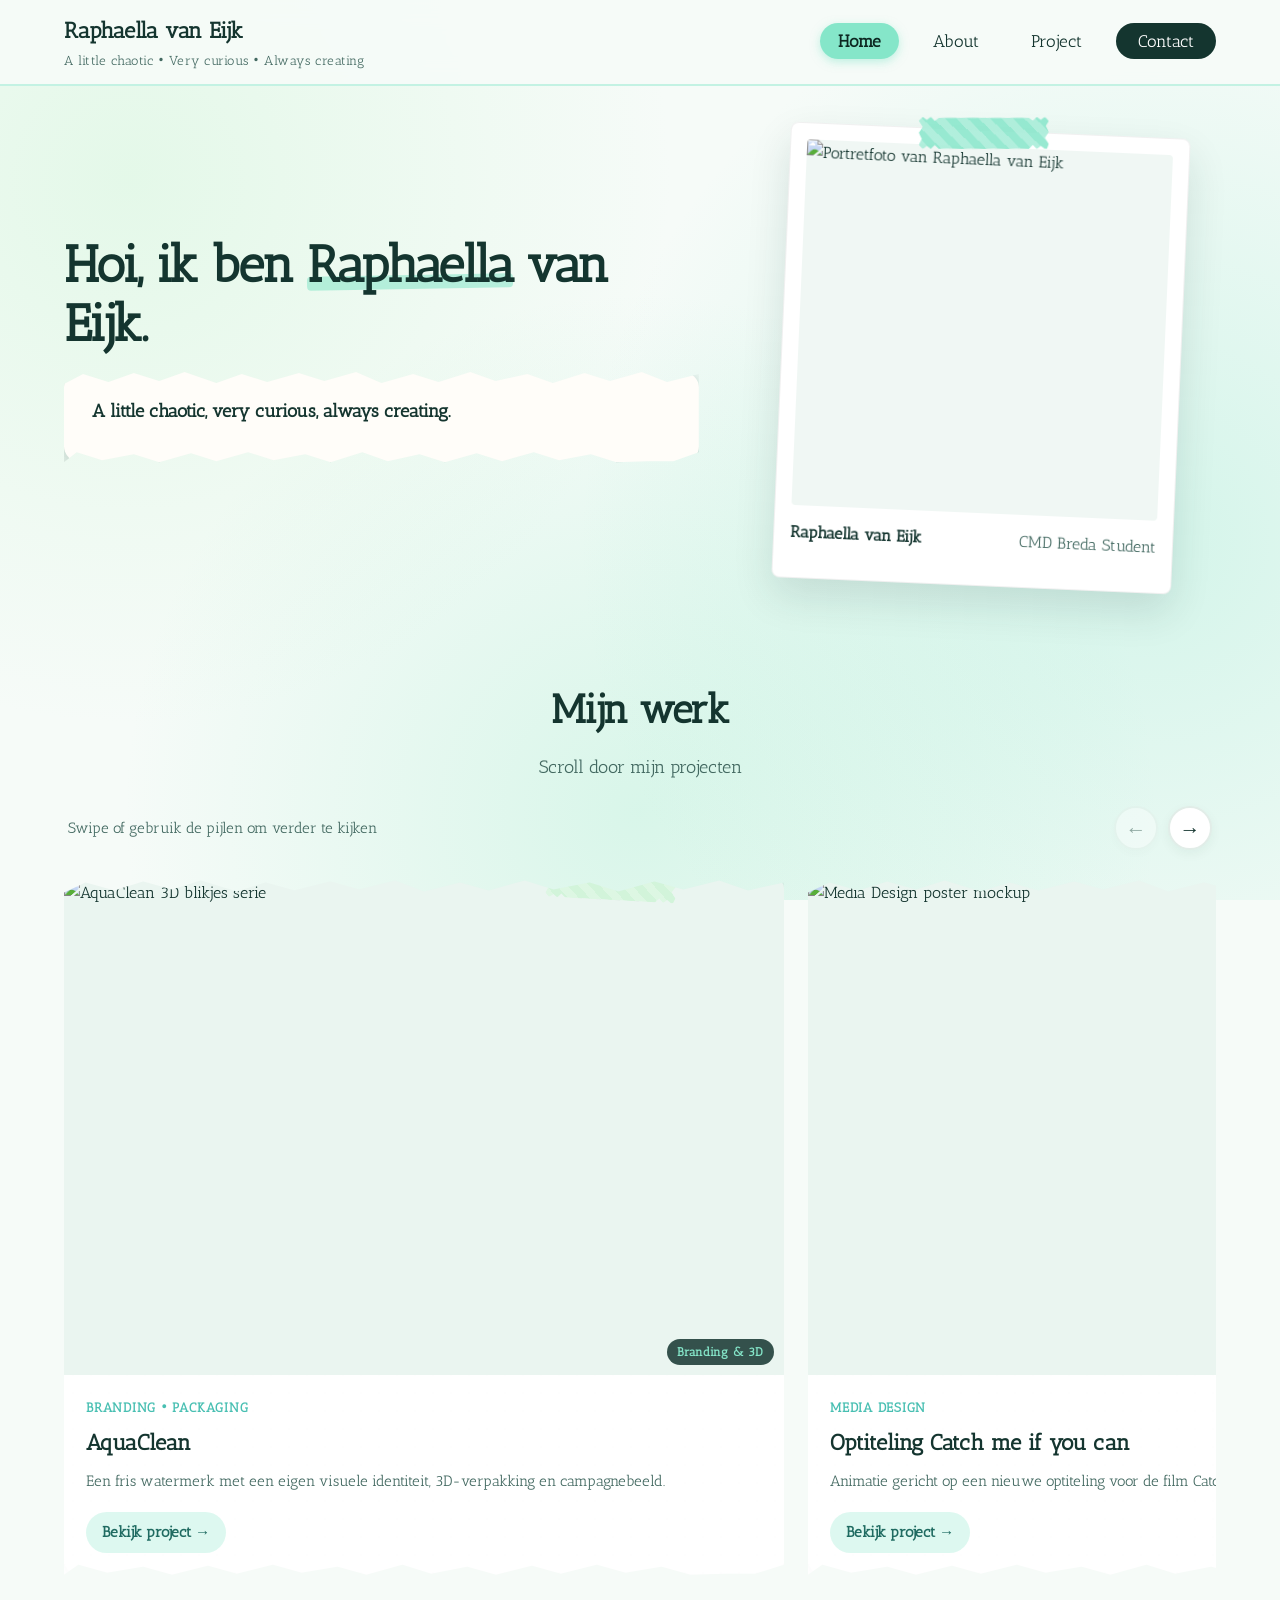
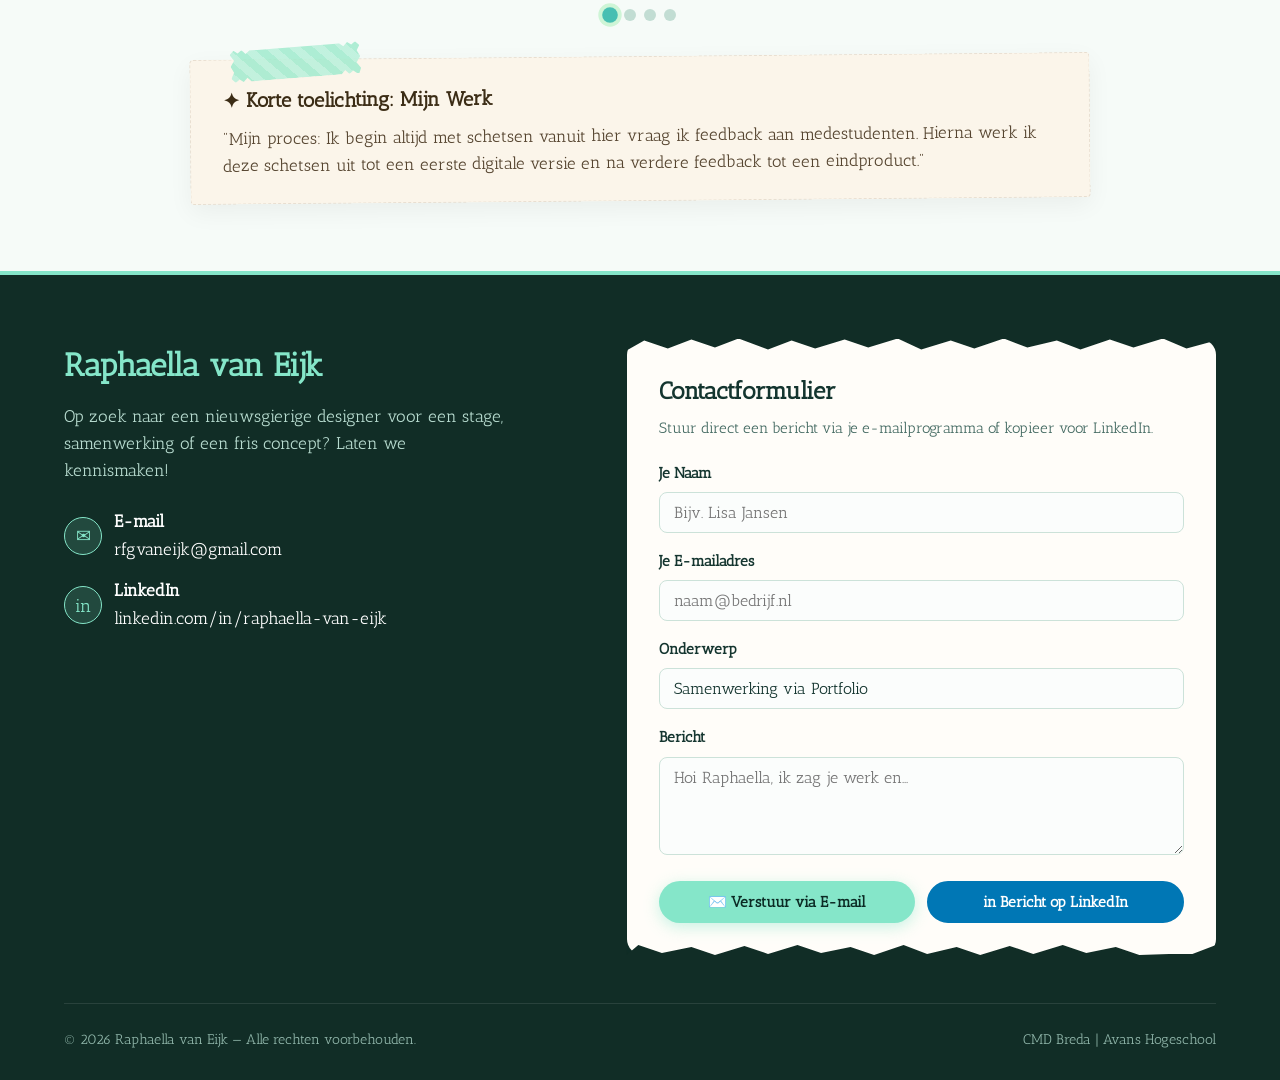
==== index.html @ 3ab5098c "Add files via upload" ====
<!DOCTYPE html>
<html lang="nl">
<head>
  <meta charset="UTF-8">
  <meta name="viewport" content="width=device-width, initial-scale=1.0">
  <title>Raphaella van Eijk — Portfolio | CMD Breda</title>
  <meta name="description" content="Portfolio van Raphaella van Eijk. Communication & Multimedia Design studente aan Avans Hogeschool Breda. Visuele identiteit, 3D packaging, print en conceptueel design.">
  <link rel="preconnect" href="https://fonts.googleapis.com">
  <link rel="preconnect" href="https://fonts.gstatic.com" crossorigin>
  <link href="https://fonts.googleapis.com/css2?family=Antic+Slab&display=swap" rel="stylesheet">
  <link rel="stylesheet" href="css/style.css">
</head>
<body>
  <canvas id="pencil-trail-canvas" aria-hidden="true"></canvas>

  <!-- SITE HEADER -->
  <header class="site-header">
    <div class="container header-inner">
      <a href="index.html" class="logo-wrapper" title="Raphaella van Eijk Portfolio">
        <div class="brand-title">
          <span>Raphaella van Eijk</span>
          <span class="tagline">A little chaotic • Very curious • Always creating</span>
        </div>
      </a>

      <button class="mobile-menu-btn" aria-label="Toggle navigatie menu" aria-expanded="false">
        <span class="hamburger-line"></span>
        <span class="hamburger-line"></span>
        <span class="hamburger-line"></span>
      </button>

      <nav>
        <ul class="nav-links">
          <li><a href="index.html" class="nav-link active">Home</a></li>
          <li><a href="about.html" class="nav-link">About</a></li>
          <li><a href="project.html" class="nav-link">Project</a></li>
          <li><a href="#contact" class="nav-link nav-contact-btn">Contact</a></li>
        </ul>
      </nav>
    </div>
  </header>

  <!-- HERO SECTION (Wireframe 1: NAAM + KORTE BIO + FOTO BOX MET FOTO PLACEHOLDER) -->
  <section class="hero-section">
    <div class="container">
      <div class="hero-grid">
        <div class="hero-content-col">
          <h1 class="hero-title">
            Hoi, ik ben <span class="highlight">Raphaella</span> van Eijk.
          </h1>

          <div class="hero-bio-card">
            <div class="hero-bio-copy">
              <p><strong>A little chaotic, very curious, always creating.</strong></p>
              <p></p>
            </div>
          </div>
        </div>

        <!-- Personal Portrait Polaroid Frame with 3 Pop-up Cards Behind -->
        <div class="hero-visual-frame" id="hero-profile-frame" tabindex="0" aria-label="Profiel foto met uitwaaierende schetsen">
          <!-- 3 cards popping up from behind the profile picture -->
          <figure class="behind-profile-card behind-card-1 zoomable" data-full="images/posterschets1.jpg" title="Posterschets">
            <div class="behind-washi-tape"></div>
            <img src="images/posterschets1.jpg" alt="Posterschets">
          </figure>

          <figure class="behind-profile-card behind-card-2 zoomable" data-full="images/can_trio.png" title="AquaClean 3D">
            <div class="behind-washi-tape"></div>
            <img src="images/can_trio.png" alt="AquaClean 3D">
          </figure>

          <figure class="behind-profile-card behind-card-3 zoomable" data-full="images/sketches_1.png" title="Schetsboek">
            <div class="behind-washi-tape"></div>
            <img src="images/sketches_1.png" alt="Schetsboek">
          </figure>

          <!-- Main Profile Polaroid Card on top -->
          <div class="polaroid-card">
            <div class="washi-tape-torn"></div>
            <div class="polaroid-img-box">
              <img src="images/profielfoto.jpg" alt="Portretfoto van Raphaella van Eijk" class="zoomable" data-caption="Raphaella van Eijk">
            </div>
            <div class="polaroid-caption">
              <strong>Raphaella van Eijk</strong>
              <span>CMD Breda Student</span>
            </div>
          </div>
        </div>
      </div>
    </div>
  </section>

  <!-- MY WORK / SCHETSBOEK PROJECT CAROUSEL -->
  <section class="sketchbook-section" id="work">
    <div class="container">
      <div class="section-header">
        <h2 class="section-title">Mijn werk</h2>
        <p class="section-subtitle">
          Scroll door mijn projecten
        </p>
      </div>

      <div class="project-carousel-wrapper" id="home-project-carousel">
        <div class="carousel-top-bar">
          <span class="carousel-hint">Swipe of gebruik de pijlen om verder te kijken</span>
          <div class="carousel-nav-controls">
            <button class="carousel-btn" id="home-carousel-prev" type="button" aria-label="Vorig project">&larr;</button>
            <button class="carousel-btn" id="home-carousel-next" type="button" aria-label="Volgend project">&rarr;</button>
          </div>
        </div>
        <div class="project-carousel-track" id="home-carousel-track" tabindex="0" aria-label="Projecten">
          <article class="project-carousel-card sketch-card" data-project="aquaclean" tabindex="0" role="button" aria-label="Open AquaClean project"><div class="washi-tape-torn tape-top-right"></div><div class="sketch-card-img-wrap"><img src="images/can_trio.png" alt="AquaClean 3D blikjes serie" data-full="images/can_trio.png"><span class="card-status-badge">Branding & 3D</span></div><div class="sketch-card-body"><span class="sketch-card-category">Branding • Packaging</span><h3 class="sketch-card-title">AquaClean</h3><p class="sketch-card-desc">Een fris watermerk met een eigen visuele identiteit, 3D-verpakking en campagnebeeld.</p><a href="project.html?project=aquaclean" class="sketch-card-link">Bekijk project &rarr;</a></div></article>
          <article class="project-carousel-card sketch-card" data-project="animation" tabindex="0" role="button" aria-label="Open Poster en Media Design project"><div class="washi-tape-torn tape-top-right"></div><div class="sketch-card-img-wrap"><img src="images/catchme4.png" alt="Media Design poster mockup"><span class="card-status-badge">Poster</span></div><div class="sketch-card-body"><span class="sketch-card-category">Media Design</span><h3 class="sketch-card-title">Optiteling Catch me if you can</h3><p class="sketch-card-desc">Animatie gericht op een nieuwe optiteling voor de film Catch me if you can.</p><a href="project.html?project=animation" class="sketch-card-link">Bekijk project &rarr;</a></div></article>
          <article class="project-carousel-card sketch-card" data-project="arcadebox" tabindex="0" role="button" aria-label="Open Arcade Box project"><div class="washi-tape-torn tape-top-right"></div><div class="sketch-card-img-wrap"><img src="images/arcadebox1.jpg" alt="Arcade Box concept"><span class="card-status-badge">Concept</span></div><div class="sketch-card-body"><span class="sketch-card-category">Handwerk</span><h3 class="sketch-card-title">Arcade Box</h3><p class="sketch-card-desc">Handgemaakte werkende arcade box voor arcade machines.</p><a href="project.html?project=arcadebox" class="sketch-card-link">Bekijk project &rarr;</a></div></article>
          <article class="project-carousel-card sketch-card" data-project="work-in-progress" tabindex="0" role="button" aria-label="Open Schetsboek Exploraties project"><div class="washi-tape-torn tape-top-right"></div><div class="sketch-card-img-wrap"><img src="images/visitekaartje.png" alt="Schetsboekonderzoek en ideation"><span class="card-status-badge">Proces</span></div><div class="sketch-card-body"><span class="sketch-card-category">*</span><h3 class="sketch-card-title">Work in progress</h3><p class="sketch-card-desc">Dit project is momenteel in ontwikkeling.</p><a href="project.html?project=work-in-progress" class="sketch-card-link">Bekijk project &rarr;</a></div></article>
        </div>
        <div class="carousel-dots" id="home-carousel-dots" aria-label="Project navigatie"></div>
      </div>

      <!-- Torn paper note (Wireframe 1: "stukje gescheurd papier mc / korte b voor elk los project") -->
      <div class="ripped-paper-note">
        <div class="washi-tape-torn tape-top-left" style="top: -14px; left: 40px;"></div>
        <h4>✦ Korte toelichting: Mijn Werk</h4>
        <p>
          "Mijn proces: Ik begin altijd met schetsen vanuit hier vraag ik feedback aan medestudenten. Hierna werk ik deze schetsen uit tot een eerste digitale versie en na verdere feedback tot een eindproduct."
        </p>
      </div>

    </div>
  </section>

  <!-- SITE FOOTER WITH CONTACT FORM (Wireframe 1 & 2) -->
  <footer class="site-footer" id="contact">
    <div class="container">
      <div class="footer-grid">
        
        <!-- Left: Contact Details -->
        <div class="footer-brand-col">
          <h3>Raphaella van Eijk</h3>
          <p>
            Op zoek naar een nieuwsgierige designer voor een stage, samenwerking of een fris concept? Laten we kennismaken!
          </p>

          <ul class="footer-contact-items">
            <li class="footer-contact-item">
              <span class="footer-icon-badge">✉</span>
              <div>
                <strong>E-mail</strong><br>
                <a href="mailto:rfgvaneijk@gmail.com">rfgvaneijk@gmail.com</a>
              </div>
            </li>
            <li class="footer-contact-item">
              <span class="footer-icon-badge">in</span>
              <div>
                <strong>LinkedIn</strong><br>
                <a href="https://nl.linkedin.com/in/raphaella-van-eijk-08a696293" target="_blank" rel="noopener noreferrer">linkedin.com/in/raphaella-van-eijk</a>
              </div>
            </li>
          </ul>
        </div>

        <!-- Right: Contact Form Card (Wireframe 2: CONTACT-FORMULIER) -->
        <div class="footer-form-col">
          <div class="footer-form-card">
            <h4>Contactformulier</h4>
            <p class="form-subtitle">Stuur direct een bericht via je e-mailprogramma of kopieer voor LinkedIn.</p>

            <form id="portfolio-contact-form">
              <div class="form-group">
                <label for="contact-name" class="form-label">Je Naam</label>
                <input type="text" id="contact-name" class="form-control" placeholder="Bijv. Lisa Jansen" required>
              </div>

              <div class="form-group">
                <label for="contact-email" class="form-label">Je E-mailadres</label>
                <input type="email" id="contact-email" class="form-control" placeholder="naam@bedrijf.nl" required>
              </div>

              <div class="form-group">
                <label for="contact-subject" class="form-label">Onderwerp</label>
                <input type="text" id="contact-subject" class="form-control" placeholder="Stage / Samenwerking / Kennismaking" value="Samenwerking via Portfolio">
              </div>

              <div class="form-group">
                <label for="contact-message" class="form-label">Bericht</label>
                <textarea id="contact-message" class="form-control" placeholder="Hoi Raphaella, ik zag je werk en..." rows="4" required></textarea>
              </div>

              <div class="form-buttons-row">
                <button type="button" id="send-email-btn" class="btn btn-primary" title="Open je standaard e-mailprogramma">
                  ✉️ Verstuur via E-mail
                </button>
                <button type="button" id="send-linkedin-btn" class="btn btn-linkedin" title="Kopieer bericht en open LinkedIn">
                  in Bericht op LinkedIn
                </button>
              </div>
            </form>
          </div>
        </div>

      </div>

      <div class="footer-bottom">
        <span>&copy; 2026 Raphaella van Eijk — Alle rechten voorbehouden.</span>
        <span>CMD Breda | Avans Hogeschool</span>
      </div>
    </div>
  </footer>

  <!-- LIGHTBOX MODAL FOR FULL SCREEN VIEW -->
  <div class="lightbox-modal" id="lightbox-modal" role="dialog" aria-modal="true">
    <div class="lightbox-content">
      <button class="lightbox-close" id="lightbox-close" aria-label="Sluiten">&times;</button>
      <img src="" alt="" id="lightbox-img">
      <div class="lightbox-caption" id="lightbox-caption"></div>
    </div>
  </div>

  <!-- TOAST NOTIFICATION -->
  <div class="toast-msg" id="toast-notification"></div>

  <script src="js/main.js?v=4"></script>
</body>
</html>
---- css/style.css ----
/* ==========================================================================
   PORTFOLIO WEBSITE - RAPHAELLA VAN EIJK
   Typography: Antic Slab (Google Fonts)
   Palette: #85e6c9 (primary), moodboard pastels (#cef5d6, #a1ecce, #48bfb2)
   Layout: Based on wireframes & moodboard reference
   ========================================================================== */

@import url('https://fonts.googleapis.com/css2?family=Antic+Slab&display=swap');

:root {
  --primary: #85e6c9;
  --primary-light: #a1ecce;
  --primary-pastel: #cef5d6;
  --primary-deep: #48bfb2;
  --primary-dark: #1f6b61;
  --text-main: #14352f;
  --text-muted: #436961;
  --bg-page: #f6fbf8;
  --bg-card: #ffffff;
  --bg-paper: #fffdf9;
  --bg-torn-note: #fbf5ea;
  --border-torn: #e8ded0;
  --border-light: rgba(133, 230, 201, 0.45);
  --border-soft: #e2ede8;
  --shadow-sm: 0 4px 12px rgba(20, 53, 47, 0.05);
  --shadow-md: 0 10px 25px rgba(20, 53, 47, 0.08);
  --shadow-lg: 0 18px 40px rgba(20, 53, 47, 0.12);
  --radius-sm: 8px;
  --radius-md: 16px;
  --radius-lg: 24px;
  --radius-pill: 999px;
  --transition: all 0.25s cubic-bezier(0.2, 0.8, 0.2, 1);
  --font-slab: 'Antic Slab', Georgia, serif;
}

/* --------------------------------------------------------------------------
   RESET & BASE STYLES
   -------------------------------------------------------------------------- */
*, *::before, *::after {
  box-sizing: border-box;
  margin: 0;
  padding: 0;
}

html {
  scroll-behavior: smooth;
  font-size: 16px;
}

body {
  font-family: var(--font-slab);
  background-color: var(--bg-page);
  color: var(--text-main);
  line-height: 1.65;
  min-height: 100vh;
  display: flex;
  flex-direction: column;
  cursor: auto;
  background-image: 
    radial-gradient(circle at 10% 20%, rgba(206, 245, 214, 0.45) 0%, transparent 40%),
    radial-gradient(circle at 90% 60%, rgba(133, 230, 201, 0.3) 0%, transparent 45%),
    radial-gradient(circle at 50% 90%, rgba(161, 236, 206, 0.35) 0%, transparent 50%);
  background-attachment: fixed;
}

a {
  color: inherit;
  text-decoration: none;
  transition: var(--transition);
}

img {
  max-width: 100%;
  height: auto;
  display: block;
}

button, input, textarea, select {
  font-family: inherit;
}

#pencil-trail-canvas {
  position: fixed;
  top: 0;
  left: 0;
  width: 100vw;
  height: 100vh;
  pointer-events: none;
  z-index: 9999;
  opacity: 0.95;
}

#pencil-cursor {
  position: fixed;
  left: 0;
  top: 0;
  width: 180px;
  height: 180px;
  z-index: 10000;
  pointer-events: none;
  transform: translate(-50%, -50%) rotate(-35deg);
}

#pencil-cursor img {
  width: 180px;
  height: 180px;
  display: block;
  object-fit: contain;
}

#pencil-cursor svg {
  width: 34px;
  height: 34px;
  display: block;
  overflow: visible;
}

#pencil-cursor path,
#pencil-cursor polygon,
#pencil-cursor rect {
  vector-effect: non-scaling-stroke;
}

@media (hover: none), (pointer: coarse) {
  #pencil-cursor {
    display: none;
  }
}

.container {
  width: 100%;
  max-width: 1200px;
  margin: 0 auto;
  padding: 0 24px;
}

/* --------------------------------------------------------------------------
   HEADER & NAVIGATION
   -------------------------------------------------------------------------- */
.site-header {
  position: sticky;
  top: 0;
  z-index: 100;
  background: rgba(246, 251, 248, 0.94);
  backdrop-filter: blur(12px);
  -webkit-backdrop-filter: blur(12px);
  border-bottom: 2px solid var(--border-light);
  transition: var(--transition);
}

.header-inner {
  display: flex;
  align-items: center;
  justify-content: space-between;
  height: 84px;
}

.logo-wrapper {
  display: flex;
  align-items: center;
  gap: 12px;
}

.brand-logo-img {
  height: 54px;
  width: auto;
  object-fit: contain;
  background: #ffffff;
  padding: 3px 8px;
  border-radius: 6px;
  border: 1px solid rgba(20, 53, 47, 0.12);
  box-shadow: 0 2px 8px rgba(20, 53, 47, 0.08);
  transition: var(--transition);
}

.brand-logo-img:hover {
  transform: rotate(-1.5deg) scale(1.04);
  box-shadow: 0 4px 14px rgba(20, 53, 47, 0.15);
}

.brand-title {
  font-size: 1.4rem;
  font-weight: 700;
  letter-spacing: -0.01em;
  color: var(--text-main);
  display: flex;
  flex-direction: column;
}

.brand-title span.tagline {
  font-size: 0.8rem;
  color: var(--text-muted);
  font-weight: normal;
  letter-spacing: 0.04em;
}

.nav-links {
  display: flex;
  align-items: center;
  gap: 16px;
  list-style: none;
}

.nav-link {
  font-size: 1.05rem;
  padding: 8px 18px;
  border-radius: var(--radius-pill);
  color: var(--text-main);
  position: relative;
  transition: var(--transition);
}

.nav-link:hover {
  background: rgba(133, 230, 201, 0.3);
  color: var(--primary-dark);
}

.nav-link.active {
  background: var(--primary);
  color: #0d2822;
  font-weight: bold;
  box-shadow: 0 3px 10px rgba(133, 230, 201, 0.5);
}

.nav-contact-btn {
  background: #14352f;
  color: #ffffff !important;
  padding: 8px 22px;
  border-radius: var(--radius-pill);
  transition: var(--transition);
}

.nav-contact-btn:hover {
  background: var(--primary-dark);
  transform: translateY(-1px);
}

/* Mobile Nav Toggle */
.mobile-menu-btn {
  display: none;
  background: none;
  border: 1px solid var(--border-soft);
  border-radius: var(--radius-sm);
  padding: 8px;
  cursor: pointer;
}

.hamburger-line {
  display: block;
  width: 24px;
  height: 2px;
  background: var(--text-main);
  margin: 5px 0;
  transition: var(--transition);
}

/* --------------------------------------------------------------------------
   HERO SECTION (Wireframe 1: NAAM, KORTE BIO, PHOTO BOX)
   -------------------------------------------------------------------------- */
.hero-section {
  padding: 44px 0 40px;
}

.hero-grid {
  display: grid;
  grid-template-columns: 1.15fr 0.85fr;
  gap: 48px;
  align-items: center;
}

.hero-tag {
  display: inline-flex;
  align-items: center;
  gap: 8px;
  background: var(--primary-pastel);
  border: 1px solid var(--primary);
  color: var(--primary-dark);
  padding: 6px 16px;
  border-radius: var(--radius-pill);
  font-size: 0.9rem;
  margin-bottom: 18px;
  box-shadow: var(--shadow-sm);
}

.hero-title {
  font-size: 3.2rem;
  line-height: 1.15;
  color: var(--text-main);
  margin-bottom: 18px;
  letter-spacing: -0.02em;
}

.hero-title .highlight {
  position: relative;
  display: inline-block;
  z-index: 1;
}

.hero-title .highlight::after {
  content: '';
  position: absolute;
  left: 0;
  bottom: 6px;
  width: 100%;
  height: 14px;
  background: var(--primary);
  opacity: 0.55;
  z-index: -1;
  border-radius: 4px;
  transform: rotate(-1deg);
}

.hero-bio-card {
  padding: 24px 28px;
  font-size: 1.15rem;
  color: var(--text-main);
  margin-bottom: 18px;
  position: relative;
  background: var(--bg-card);
  border: 1px solid var(--border-soft);
  border-radius: var(--radius-md);
  box-shadow: var(--shadow-sm);
  overflow: visible;
  clip-path: none !important;
}

.hero-bio-copy {
  position: relative;
  z-index: 2;
}

.hero-bio-card p + p {
  margin-top: 12px;
}

.hero-photo-stack {
  position: relative;
  width: min(300px, 96%);
  height: 140px;
  display: flex;
  align-items: flex-end;
  justify-content: center;
  gap: 10px;
  margin: 14px auto 0;
  pointer-events: auto;
  z-index: 4;
}

.hero-photo-card {
  position: absolute;
  bottom: 0;
  width: 92px;
  height: 92px;
  padding: 4px;
  background: var(--bg-paper);
  border: 1px solid var(--border-soft);
  box-shadow: var(--shadow-sm);
  transform-origin: center bottom;
  transition: var(--transition);
  pointer-events: auto;
}

.hero-photo-card::after {
  content: '';
  position: absolute;
  inset: -3px;
  border: 1px solid rgba(20, 53, 47, 0.08);
}

.hero-photo-card img {
  width: 100%;
  height: 100%;
  object-fit: cover;
  display: block;
}

.hero-photo-card .hero-photo-hover {
  position: absolute;
  inset: 4px;
  width: calc(100% - 8px);
  height: calc(100% - 8px);
  opacity: 0;
  transition: opacity 0.2s ease;
}

.hero-photo-card:hover .hero-photo-hover {
  opacity: 1;
}

.hero-photo-1 {
  left: 0;
  bottom: -4px;
  transform: rotate(-8deg) translateY(8px);
}

.hero-photo-2 {
  left: 82px;
  bottom: 28px;
  transform: rotate(7deg) translateY(0);
}

.hero-photo-3 {
  right: 0;
  bottom: -12px;
  transform: rotate(-2deg) translateY(8px);
}

.hero-photo-stack:hover .hero-photo-card {
  opacity: 1;
}

.hero-photo-card:hover {
  transform: translateY(-16px) rotate(0deg) scale(1.08);
  box-shadow: var(--shadow-lg);
  z-index: 3;
}

.hero-photo-stack:hover .hero-photo-1 {
  transform: rotate(-10deg) translateY(-8px) translateX(-4px);
}

.hero-photo-stack:hover .hero-photo-2 {
  transform: rotate(9deg) translateY(-14px) scale(1.1);
}

.hero-photo-stack:hover .hero-photo-3 {
  transform: rotate(3deg) translateY(-8px) translateX(4px);
}

.hero-actions {
  display: flex;
  gap: 16px;
  flex-wrap: wrap;
}

.btn {
  display: inline-flex;
  align-items: center;
  gap: 10px;
  font-size: 1.05rem;
  padding: 12px 28px;
  border-radius: var(--radius-pill);
  cursor: pointer;
  border: 2px solid transparent;
  transition: var(--transition);
  font-weight: 600;
}

.btn-primary {
  background: var(--primary);
  color: #0b2a24;
  box-shadow: 0 4px 15px rgba(133, 230, 201, 0.45);
}

.btn-primary:hover {
  background: var(--primary-light);
  transform: translateY(-2px);
  box-shadow: 0 8px 22px rgba(133, 230, 201, 0.6);
}

.btn-secondary {
  background: #ffffff;
  border-color: var(--text-main);
  color: var(--text-main);
}

.btn-secondary:hover {
  background: var(--text-main);
  color: #ffffff;
  transform: translateY(-2px);
}

/* --------------------------------------------------------------------------
   SKETCHBOOK & RIPPED WASHI TAPE STYLING
   -------------------------------------------------------------------------- */
   
.washi-tape-torn {
  position: absolute;
  top: -14px;
  left: 32%;
  width: 130px;
  height: 32px;
  background-color: rgba(133, 230, 201, 0.85);
  background-image: repeating-linear-gradient(45deg, rgba(255,255,255,0.25) 0, rgba(255,255,255,0.25) 8px, transparent 8px, transparent 16px);
  /* Realistic jagged ripped tape edges on left & right */
  clip-path: polygon(
    0% 4px, 4px 0px, 8px 3px, 12px 0px, 16px 4px, 20px 1px,
    calc(100% - 20px) 1px, calc(100% - 16px) 4px, calc(100% - 12px) 0px, calc(100% - 8px) 3px, calc(100% - 4px) 0px, 100% 4px,
    calc(100% - 3px) 9px, 100% 15px, calc(100% - 4px) 21px, 100% 27px, calc(100% - 2px) 32px,
    calc(100% - 4px) 32px, calc(100% - 8px) 29px, calc(100% - 12px) 32px, calc(100% - 16px) 28px, calc(100% - 20px) 32px,
    20px 32px, 16px 28px, 12px 32px, 8px 29px, 4px 32px, 0% 28px,
    3px 22px, 0% 16px, 4px 10px
  );
  transform: rotate(-2.5deg);
  z-index: 10;
  box-shadow: 0 3px 8px rgba(20, 53, 47, 0.15);
  pointer-events: none;
}

.washi-tape-torn.tape-top-right {
  top: -12px;
  left: auto;
  right: 15%;
  transform: rotate(3deg);
  background-color: rgba(206, 245, 214, 0.85);
}

.washi-tape-torn.tape-top-left {
  top: -12px;
  left: 15%;
  transform: rotate(-4deg);
  background-color: rgba(161, 236, 206, 0.85);
}

/* Hero Visual Frame (Polaroid Photo of Raphaella Placeholder) */
.hero-visual-frame {
  position: relative;
  display: flex;
  justify-content: center;
  align-items: center;
  min-height: 440px;
}

.polaroid-card {
  background: #ffffff;
  padding: 16px 16px 32px;
  border-radius: var(--radius-sm);
  box-shadow: var(--shadow-lg);
  border: 1px solid rgba(0,0,0,0.06);
  transform: rotate(2.5deg);
  transition: var(--transition);
  max-width: 400px;
  width: 100%;
  position: relative;
  z-index: 5;
}

.polaroid-card:hover {
  transform: rotate(0deg) translateY(-4px);
  box-shadow: 0 24px 50px rgba(20, 53, 47, 0.16);
}

/* 3 Pop-up Cards Behind Profile Picture */
.behind-profile-card {
  position: absolute;
  top: 50%;
  left: 50%;
  width: 220px;
  max-width: 58%;
  margin: 0;
  padding: 10px 10px 20px;
  background: #ffffff;
  border-radius: var(--radius-sm);
  box-shadow: 0 10px 25px rgba(20, 53, 47, 0.14);
  border: 1px solid rgba(0, 0, 0, 0.08);
  cursor: pointer;
  transform-origin: center center;
  transition: transform 0.45s cubic-bezier(0.34, 1.56, 0.64, 1), box-shadow 0.3s ease;
  overflow: visible;
  will-change: transform;
}

.behind-profile-card img {
  width: 100%;
  height: 150px;
  object-fit: cover;
  border-radius: 3px;
  display: block;
  background: #f8fcfa;
}

.behind-washi-tape {
  position: absolute;
  top: -10px;
  left: 50%;
  transform: translateX(-50%) rotate(-3deg);
  width: 55px;
  height: 16px;
  background-color: rgba(161, 236, 206, 0.9);
  box-shadow: 0 1px 3px rgba(0, 0, 0, 0.12);
  clip-path: polygon(
    0% 3px, 2px 0%, 5px 3px, 7px 0%, 10px 3px, 13px 0%, 16px 2px, 19px 0%,
    calc(100% - 18px) 0%, calc(100% - 15px) 3px, calc(100% - 12px) 0%, calc(100% - 9px) 3px, calc(100% - 6px) 0%, calc(100% - 3px) 2px, 100% 0%,
    98% calc(100% - 3px), 100% 100%, 96% calc(100% - 2px), 94% 100%,
    calc(100% - 15px) 100%, calc(100% - 18px) calc(100% - 3px), calc(100% - 21px) 100%,
    16px 100%, 13px calc(100% - 3px), 10px 100%, 7px calc(100% - 2px), 4px 100%, 0% calc(100% - 3px)
  );
  z-index: 3;
  pointer-events: none;
}

/* Resting Stack Behind Polaroid */
.behind-card-1 {
  z-index: 3;
  transform: translate(-50%, -50%) rotate(-6deg) scale(0.95);
}

.behind-card-2 {
  z-index: 2;
  transform: translate(-50%, -50%) rotate(5deg) scale(0.93);
}

.behind-card-3 {
  z-index: 1;
  transform: translate(-50%, -50%) rotate(-2deg) scale(0.91);
}

/* Pop Out / Fan Out on Hover or Focus or Tap */
.hero-visual-frame:hover .behind-card-1,
.hero-visual-frame:focus-within .behind-card-1,
.hero-visual-frame.popped .behind-card-1 {
  transform: translate(calc(-50% - 145px), calc(-50% - 85px)) rotate(-17deg) scale(1.05);
  box-shadow: 0 16px 36px rgba(20, 53, 47, 0.2);
}

.hero-visual-frame:hover .behind-card-2,
.hero-visual-frame:focus-within .behind-card-2,
.hero-visual-frame.popped .behind-card-2 {
  transform: translate(calc(-50% + 150px), calc(-50% - 95px)) rotate(14deg) scale(1.08);
  box-shadow: 0 16px 36px rgba(20, 53, 47, 0.2);
}

.hero-visual-frame:hover .behind-card-3,
.hero-visual-frame:focus-within .behind-card-3,
.hero-visual-frame.popped .behind-card-3 {
  transform: translate(calc(-50% + 160px), calc(-50% + 80px)) rotate(10deg) scale(1.05);
  box-shadow: 0 16px 36px rgba(20, 53, 47, 0.2);
}

/* Direct Hover on any Behind-Card brings it to the absolute foreground */
.behind-profile-card:hover {
  z-index: 25 !important;
  box-shadow: 0 24px 50px rgba(20, 53, 47, 0.3) !important;
}

.behind-card-1:hover {
  transform: translate(calc(-50% - 145px), calc(-50% - 85px)) rotate(-8deg) scale(1.22) !important;
}

.behind-card-2:hover {
  transform: translate(calc(-50% + 150px), calc(-50% - 95px)) rotate(6deg) scale(1.22) !important;
}

.behind-card-3:hover {
  transform: translate(calc(-50% + 160px), calc(-50% + 80px)) rotate(3deg) scale(1.22) !important;
}

.polaroid-img-box {
  background: #f0f7f4;
  border-radius: 4px;
  overflow: hidden;
  position: relative;
  aspect-ratio: 1 / 1;
}

.polaroid-img-box img {
  width: 100%;
  height: 100%;
  object-fit: cover;
}

.polaroid-caption {
  margin-top: 14px;
  font-size: 1rem;
  color: var(--text-muted);
  display: flex;
  justify-content: space-between;
  align-items: center;
}

.polaroid-caption strong {
  color: var(--text-main);
}

/* --------------------------------------------------------------------------
   SKETCHBOOK / MY WORK SECTION WITH PROJECT CAROUSEL
   -------------------------------------------------------------------------- */
.sketchbook-section {
  padding: 50px 0 70px;
}

.section-header {
  text-align: center;
  margin-bottom: 25px;
}

.section-tag {
  display: inline-block;
  background: var(--primary-pastel);
  color: var(--primary-dark);
  padding: 4px 14px;
  border-radius: var(--radius-pill);
  font-size: 0.85rem;
  text-transform: uppercase;
  letter-spacing: 0.08em;
  margin-bottom: 10px;
}

.section-title {
  font-size: 2.5rem;
  color: var(--text-main);
  letter-spacing: -0.01em;
}

.section-subtitle {
  color: var(--text-muted);
  font-size: 1.1rem;
  max-width: 650px;
  margin: 10px auto 0;
}

/* CAROUSEL WRAPPER */
.project-carousel-wrapper {
  position: relative;
  margin: 20px 0 35px;
  transition: all 0.4s ease;
}

.carousel-top-bar {
  display: flex;
  justify-content: space-between;
  align-items: center;
  margin-bottom: 16px;
  padding: 0 4px;
}

.carousel-hint {
  font-size: 0.95rem;
  color: var(--text-muted);
  display: flex;
  align-items: center;
  gap: 8px;
}

.carousel-nav-controls {
  display: flex;
  gap: 10px;
}

.carousel-btn {
  width: 44px;
  height: 44px;
  border-radius: 50%;
  background: #ffffff;
  border: 2px solid var(--border-soft);
  color: var(--text-main);
  font-size: 1.3rem;
  display: flex;
  align-items: center;
  justify-content: center;
  cursor: pointer;
  box-shadow: var(--shadow-sm);
  transition: var(--transition);
  user-select: none;
}

.carousel-btn:hover:not(:disabled) {
  background: var(--primary);
  border-color: var(--primary-deep);
  color: #0c2c25;
  transform: scale(1.08);
}

.carousel-btn:disabled {
  opacity: 0.4;
  cursor: not-allowed;
}

/* CAROUSEL TRACK */
.project-carousel-track {
  display: flex;
  gap: 24px;
  overflow-x: auto;
  scroll-snap-type: x mandatory;
  scroll-behavior: smooth;
  scrollbar-width: thin;
  scrollbar-color: var(--primary) transparent;
  padding: 14px 8px 24px;
  overscroll-behavior-x: contain;
}

.project-carousel-track:focus-visible {
  outline: 3px solid var(--primary-deep);
  outline-offset: 4px;
}

.project-index-section {
  padding: 8px 0 30px;
}

.selected-project-intro {
  padding: 24px 0 10px;
  text-align: center;
}

.selected-project-description {
  margin: 24px 0 28px;
  padding: 18px 22px;
  background: rgba(133, 230, 201, 0.18);
  border-left: 4px solid var(--primary-deep);
  color: var(--text-main);
  font-size: 1.08rem;
  line-height: 1.7;
}

.project-carousel-card[role="button"] {
  cursor: pointer;
}

.project-carousel-card[role="button"]:focus-visible {
  outline: 3px solid var(--primary-deep);
  outline-offset: 5px;
}

.project-index-section .project-carousel-card {
  flex-basis: min(100%, 720px);
}

.project-index-section .sketch-card-img-wrap {
  aspect-ratio: 16 / 9;
}

.project-index-section .sketch-card-body {
  padding: 20px 24px 24px;
}

.project-index-section .sketch-card-title {
  font-size: 1.5rem;
}

.project-index-section .sketch-card-desc {
  font-size: 1rem;
}

/* --------------------------------------------------------------------------
   ABOUT PAGE & LAYOUT ALIGNMENT
   -------------------------------------------------------------------------- */
.about-card-container {
  display: grid !important;
  grid-template-columns: 0.95fr 1.05fr !important;
  gap: 48px !important;
  align-items: start !important; /* Dwingt beide kaarten strak aan de bovenkant te beginnen */
}

.about-profile-card {
  background: #ffffff;
  padding: 28px;
  border-radius: var(--radius-md);
  box-shadow: var(--shadow-lg);
  border: 2px solid var(--border-soft);
  position: relative !important; /* Verwijder sticky/absolute verschuiving */
  top: 0 !important;
  margin-top: 0 !important;
}

.about-text-content {
  margin-top: 0 !important;
}

.about-profile-card {
  background: #ffffff;
  padding: 28px;
  border-radius: var(--radius-md);
  box-shadow: var(--shadow-lg);
  border: 2px solid var(--border-soft);
  position: relative; /* Aangepast op regel 528 (was: sticky) */
  top: 0;             /* Aangepast op regel 529 (was: 110px) */
}


.project-carousel-track::-webkit-scrollbar-thumb {
  background: var(--primary);
  border-radius: 4px;
}

.sketch-card,
.hero-bio-card,
.about-profile-card,
.about-text-content,
.footer-form-card {
  overflow: visible !important;
  background-color: var(--bg-paper, #fffdf9) !important;
  border: none !important;
  box-shadow: none !important;
  position: relative;
  filter: drop-shadow(0 4px 10px rgba(20, 53, 47, 0.15));
  
  -webkit-clip-path: polygon(
    0% 12px, 3% 2px, 7% 10px, 11% 1px, 15% 9px, 19% 0px, 24% 11px, 28% 2px, 32% 10px, 37% 1px, 41% 9px, 46% 0px, 50% 11px, 55% 2px, 59% 10px, 64% 0px, 68% 9px, 73% 2px, 77% 11px, 82% 1px, 86% 9px, 91% 0px, 95% 10px, 100% 2px,
    100% calc(100% - 10px), 96% calc(100% - 1px), 92% calc(100% - 9px), 87% 100%, 83% calc(100% - 8px), 78% calc(100% - 2px), 74% calc(100% - 10px), 69% calc(100% - 1px), 65% calc(100% - 9px), 60% 100%, 56% calc(100% - 8px), 51% calc(100% - 1px), 47% calc(100% - 10px), 42% 100%, 38% calc(100% - 8px), 33% calc(100% - 2px), 29% calc(100% - 10px), 24% calc(100% - 1px), 20% calc(100% - 9px), 15% 100%, 11% calc(100% - 8px), 6% calc(100% - 2px), 2% calc(100% - 10px), 0% 100%
  ) !important;
  clip-path: polygon(
    0% 12px, 3% 2px, 7% 10px, 11% 1px, 15% 9px, 19% 0px, 24% 11px, 28% 2px, 32% 10px, 37% 1px, 41% 9px, 46% 0px, 50% 11px, 55% 2px, 59% 10px, 64% 0px, 68% 9px, 73% 2px, 77% 11px, 82% 1px, 86% 9px, 91% 0px, 95% 10px, 100% 2px,
    100% calc(100% - 10px), 96% calc(100% - 1px), 92% calc(100% - 1px), 87% 100%, 83% calc(100% - 8px), 78% calc(100% - 2px), 74% calc(100% - 10px), 69% calc(100% - 1px), 65% calc(100% - 9px), 60% 100%, 56% calc(100% - 8px), 51% calc(100% - 1px), 47% calc(100% - 10px), 42% 100%, 38% calc(100% - 8px), 33% calc(100% - 2px), 29% calc(100% - 10px), 24% calc(100% - 1px), 20% calc(100% - 9px), 15% 100%, 11% calc(100% - 8px), 6% calc(100% - 2px), 2% calc(100% - 10px), 0% 100%
  ) !important;
}

/* INDIVIDUAL SKETCHBOOK PROJECT CARD */
.project-carousel-card {
  flex: 0 0 min(100%, 720px);
  scroll-snap-align: start;
}

.sketch-card {
  background: #ffffff;
  background-image: radial-gradient(rgba(20, 53, 47, 0.08) 1px, transparent 1px);
  background-size: 18px 18px;
  border-radius: var(--radius-md);
  border: 1px solid var(--border-soft);
  box-shadow: var(--shadow-md);
  overflow: hidden;
  display: flex;
  flex-direction: column;
  height: 100%;
  transition: var(--transition);
  position: relative;
}

.sketch-card:hover {
  transform: translateY(-8px) scale(1.02);
  box-shadow: var(--shadow-lg);
  border-color: var(--primary);
  z-index: 5;
}

.sketch-card.selected-card {
  border-color: var(--primary-deep) !important;
  box-shadow: 0 16px 36px rgba(46, 175, 142, 0.28), 0 0 0 3px rgba(133, 230, 201, 0.6) !important;
  transform: translateY(-6px);
  z-index: 6;
}

.sketch-card.selected-card .card-status-badge {
  background: var(--primary-deep) !important;
  color: #ffffff !important;
  font-weight: bold;
}

/* Twin-loop Sketchbook Rings */
.card-spiral-holes {
  display: flex;
  justify-content: space-around;
  padding: 12px 16px 6px;
  background: #f7fbf9;
  border-bottom: 2px dashed #d6e8e0;
  position: relative;
}

.spiral-ring-loop {
  width: 14px;
  height: 24px;
  background: linear-gradient(135deg, #d8e5df 0%, #304e46 50%, #e8f3ee 75%, #18312b 100%);
  border-radius: 6px;
  box-shadow: 0 2px 5px rgba(20, 53, 47, 0.35);
  margin-top: -14px;
  position: relative;
}

.spiral-ring-loop::before {
  content: '';
  position: absolute;
  bottom: -4px;
  left: 2px;
  width: 10px;
  height: 6px;
  background: #14352f;
  border-radius: 50%;
  box-shadow: inset 0 2px 3px rgba(0,0,0,0.8);
}

.sketch-card-img-wrap {
  position: relative;
  aspect-ratio: 16 / 11;
  background: #eaf5f0;
  overflow: hidden;
}

.sketch-card-img-wrap img {
  width: 100%;
  height: 100%;
  object-fit: cover;
  transition: transform 0.4s ease;
}

.sketch-card:hover .sketch-card-img-wrap img {
  transform: scale(1.05);
}

.card-status-badge {
  position: absolute;
  bottom: 10px;
  right: 10px;
  background: rgba(20, 53, 47, 0.85);
  color: #85e6c9;
  padding: 3px 10px;
  border-radius: var(--radius-pill);
  font-size: 0.78rem;
  letter-spacing: 0.04em;
  font-weight: bold;
}

.sketch-card-body {
  padding: 22px;
  display: flex;
  flex-direction: column;
  flex-grow: 1;
  background: rgba(255, 255, 255, 0.94);
}

.sketch-card-category {
  font-size: 0.8rem;
  text-transform: uppercase;
  letter-spacing: 0.06em;
  color: var(--primary-deep);
  font-weight: 700;
  margin-bottom: 6px;
}

.sketch-card-title {
  font-size: 1.35rem;
  color: var(--text-main);
  margin-bottom: 10px;
}

.sketch-card-desc {
  font-size: 0.95rem;
  color: var(--text-muted);
  line-height: 1.55;
  margin-bottom: 18px;
  flex-grow: 1;
}

.sketch-card-link {
  display: inline-flex;
  align-items: center;
  gap: 6px;
  font-size: 0.95rem;
  font-weight: 700;
  color: var(--primary-dark);
  align-self: flex-start;
  padding: 8px 16px;
  background: rgba(133, 230, 201, 0.28);
  border-radius: var(--radius-pill);
  transition: var(--transition);
}

.sketch-card:hover .sketch-card-link {
  background: var(--primary);
  color: #092620;
  padding-right: 20px;
}

/* Dots */
.carousel-dots {
  display: flex;
  justify-content: center;
  gap: 8px;
  margin-top: 10px;
}

.carousel-dot {
  width: 12px;
  height: 12px;
  border-radius: 50%;
  background: #c2ddd3;
  border: none;
  cursor: pointer;
  transition: var(--transition);
}

.carousel-dot.active {
  background: var(--primary-deep);
  transform: scale(1.3);
  box-shadow: 0 0 0 3px var(--primary-pastel);
}

/* --------------------------------------------------------------------------
   COMPACT CAROUSEL ON PROJECT PAGE (Scaled slightly smaller)
   -------------------------------------------------------------------------- */
#project-carousel-wrapper {
  margin: 10px 0 25px;
}

#project-carousel-wrapper .project-carousel-track {
  gap: 20px;
  padding: 12px 6px 20px;
}

#project-carousel-wrapper .project-carousel-card {
  flex-basis: min(100%, 720px);
}

@media (max-width: 768px) {
  #project-carousel-wrapper .project-carousel-card {
    flex: 0 0 78vw;
  }
}

#project-carousel-wrapper .sketch-card-img-wrap {
  aspect-ratio: 16 / 10;
}

#project-carousel-wrapper .card-spiral-holes {
  padding: 8px 12px 4px;
}

#project-carousel-wrapper .spiral-ring-loop {
  width: 11px;
  height: 18px;
  margin-top: -10px;
}

#project-carousel-wrapper .spiral-ring-loop::before {
  width: 8px;
  height: 5px;
  bottom: -3px;
  left: 1.5px;
}

#project-carousel-wrapper .washi-tape-torn {
  width: 90px;
  height: 24px;
  top: -10px;
}

#project-carousel-wrapper .sketch-card-body {
  padding: 16px 18px;
}

#project-carousel-wrapper .sketch-card-category {
  font-size: 0.72rem;
  margin-bottom: 4px;
}

#project-carousel-wrapper .sketch-card-title {
  font-size: 1.12rem;
  margin-bottom: 6px;
  line-height: 1.3;
}

#project-carousel-wrapper .sketch-card-desc {
  font-size: 0.86rem;
  line-height: 1.45;
  margin-bottom: 14px;
}

#project-carousel-wrapper .btn {
  padding: 8px 16px;
  font-size: 0.88rem;
}

#project-carousel-wrapper .carousel-btn {
  width: 38px;
  height: 38px;
  font-size: 1.1rem;
}

#project-carousel-wrapper .card-status-badge {
  font-size: 0.72rem;
  padding: 2px 8px;
  bottom: 8px;
  right: 8px;
}

/* Torn paper note card (Wireframe: "stukje gescheurd papier mc") */
.ripped-paper-note {
  background: var(--bg-torn-note);
  border: 1px dashed var(--border-torn);
  border-radius: 4px;
  padding: 24px 32px;
  position: relative;
  box-shadow: 0 8px 24px rgba(0, 0, 0, 0.05);
  margin-top: 30px;
  max-width: 900px;
  margin-left: auto;
  margin-right: auto;
  transform: rotate(-0.5deg);
}

.ripped-paper-note h4 {
  font-size: 1.25rem;
  color: #3b2c15;
  margin-bottom: 8px;
}

.ripped-paper-note p {
  color: #55442f;
  font-size: 1.05rem;
  line-height: 1.6;
}

/* --------------------------------------------------------------------------
   ABOUT PAGE
   -------------------------------------------------------------------------- */
.about-hero {
  padding: 60px 0 40px;
}

.about-card-container {
  display: grid;
  grid-template-columns: 0.95fr 1.05fr;
  gap: 48px;
  align-items: start;
}

.about-profile-card {
  background: #ffffff;
  padding: 28px;
  border-radius: var(--radius-md);
  box-shadow: var(--shadow-lg);
  border: 2px solid var(--border-soft);
  position: sticky;
  top: 110px;
}
.sketch-card,
  .hero-bio-card,
  .about-profile-card,
  .about-text-content,
  .footer-form-card {
    overflow: visible !important;
    background-color: var(--bg-paper, #fffdf9) !important;
    border: none !important;
    box-shadow: 0 10px 25px rgba(20, 53, 47, 0.1) !important;
    position: relative;
    
    /* Gescheurd papier kartelrand aan boven- en onderkant */
    -webkit-clip-path: polygon(
      0% 12px, 3% 2px, 7% 10px, 11% 1px, 15% 9px, 19% 0px, 24% 11px, 28% 2px, 32% 10px, 37% 1px, 41% 9px, 46% 0px, 50% 11px, 55% 2px, 59% 10px, 64% 0px, 68% 9px, 73% 2px, 77% 11px, 82% 1px, 86% 9px, 91% 0px, 95% 10px, 100% 2px,
      100% calc(100% - 10px), 96% calc(100% - 1px), 92% calc(100% - 9px), 87% 100%, 83% calc(100% - 8px), 78% calc(100% - 2px), 74% calc(100% - 10px), 69% calc(100% - 1px), 65% calc(100% - 9px), 60% 100%, 56% calc(100% - 8px), 51% calc(100% - 1px), 47% calc(100% - 10px), 42% 100%, 38% calc(100% - 8px), 33% calc(100% - 2px), 29% calc(100% - 10px), 24% calc(100% - 1px), 20% calc(100% - 9px), 15% 100%, 11% calc(100% - 8px), 6% calc(100% - 2px), 2% calc(100% - 10px), 0% 100%
    ) !important;
    clip-path: polygon(
      0% 12px, 3% 2px, 7% 10px, 11% 1px, 15% 9px, 19% 0px, 24% 11px, 28% 2px, 32% 10px, 37% 1px, 41% 9px, 46% 0px, 50% 11px, 55% 2px, 59% 10px, 64% 0px, 68% 9px, 73% 2px, 77% 11px, 82% 1px, 86% 9px, 91% 0px, 95% 10px, 100% 2px,
      100% calc(100% - 10px), 96% calc(100% - 1px), 92% calc(100% - 1px), 87% 100%, 83% calc(100% - 8px), 78% calc(100% - 2px), 74% calc(100% - 10px), 69% calc(100% - 1px), 65% calc(100% - 9px), 60% 100%, 56% calc(100% - 8px), 51% calc(100% - 1px), 47% calc(100% - 10px), 42% 100%, 38% calc(100% - 8px), 33% calc(100% - 2px), 29% calc(100% - 10px), 24% calc(100% - 1px), 20% calc(100% - 9px), 15% 100%, 11% calc(100% - 8px), 6% calc(100% - 2px), 2% calc(100% - 10px), 0% 100%
    ) !important;
  }

  /* 2. Maak de afbeeldingen aan de binnenkant netjes afgerond */
  .sketch-card-img-wrap {
    border-top-left-radius: 8px;
    border-top-right-radius: 8px;
    overflow: hidden;
  }
.about-portrait-wrap {
  position: relative;
  margin-bottom: 24px;
}

.about-portrait-img {
  width: 100%;
  aspect-ratio: 1 / 1;
  border-radius: var(--radius-sm);
  box-shadow: var(--shadow-sm);
  object-fit: cover;
}

.visitekaartje-card-badge {
  background: var(--bg-paper);
  border: 1.5px dashed var(--border-soft);
  border-radius: var(--radius-sm);
  padding: 14px;
  margin-top: 16px;
  display: flex;
  align-items: center;
  gap: 14px;
}

.visitekaartje-mini-img {
  width: 95px;
  height: auto;
  border-radius: 4px;
  box-shadow: 0 2px 6px rgba(0,0,0,0.1);
}

.visitekaartje-quote {
  font-size: 1.15rem;
  font-style: italic;
  color: var(--text-muted);
  margin-bottom: 12px;
  border-left: 3px solid var(--primary);
  padding-left: 12px;
}

.visitekaartje-meta {
  font-size: 0.95rem;
  color: var(--text-main);
  display: flex;
  flex-direction: column;
  gap: 8px;
  margin-top: 16px;
}

.about-text-content {
  background: #ffffff;
  border-radius: var(--radius-md);
  border: 1px solid var(--border-soft);
  padding: 40px;
  box-shadow: var(--shadow-md);
}

.about-text-content h2 {
  font-size: 2.2rem;
  margin-bottom: 18px;
  color: var(--text-main);
}

.about-text-content p {
  font-size: 1.1rem;
  color: var(--text-main);
  margin-bottom: 20px;
  line-height: 1.7;
}

.about-skills-grid {
  display: grid;
  grid-template-columns: repeat(auto-fit, minmax(180px, 1fr));
  gap: 16px;
  margin: 32px 0 20px;
}

.skill-pill {
  background: var(--bg-page);
  border: 1px solid var(--primary);
  padding: 14px 18px;
  border-radius: var(--radius-sm);
  text-align: center;
  transition: var(--transition);
}

.skill-pill:hover {
  background: var(--primary);
  transform: translateY(-2px);
}

.skill-pill strong {
  display: block;
  font-size: 1.05rem;
  color: var(--text-main);
}

.skill-pill span {
  font-size: 0.85rem;
  color: var(--text-muted);
}

/* --------------------------------------------------------------------------
   PROJECT PAGE (Carousel + Fall Away Selected Project + Detail Showcase)
   -------------------------------------------------------------------------- */
.project-header-section {
  padding: 48px 0 20px;
  text-align: center;
}

/* Active Project Bar when a project is selected */
.project-active-header {
  background: #ffffff;
  border: 2px solid var(--primary);
  border-radius: var(--radius-md);
  padding: 16px 24px;
  display: flex;
  justify-content: space-between;
  align-items: center;
  flex-wrap: wrap;
  gap: 14px;
  margin: 20px auto 36px;
  max-width: 1000px;
  box-shadow: var(--shadow-md);
  animation: fadeIn 0.3s ease;
}

.active-project-badge {
  font-size: 1.1rem;
  color: var(--text-main);
  display: flex;
  align-items: center;
  gap: 8px;
}

.active-project-badge strong {
  color: var(--primary-dark);
}

/* Interactive Top Fan / Slides Gallery */
.project-detail-showcase {
  transition: all 0.4s ease;
}

.project-fan-gallery {
  padding: 10px 0 45px;
}

.fan-controls-bar {
  display: flex;
  justify-content: center;
  gap: 10px;
  flex-wrap: wrap;
  margin-bottom: 28px;
}

.fan-tab-btn {
  background: #ffffff;
  border: 1px solid var(--border-soft);
  color: var(--text-main);
  padding: 10px 20px;
  border-radius: var(--radius-pill);
  font-size: 0.95rem;
  cursor: pointer;
  transition: var(--transition);
}

.fan-tab-btn:hover {
  background: var(--primary-pastel);
  border-color: var(--primary);
}

.fan-tab-btn.active {
  background: var(--primary);
  color: #0c2c25;
  font-weight: bold;
  box-shadow: 0 4px 14px rgba(133, 230, 201, 0.5);
  border-color: var(--primary-deep);
}

/* Featured Stage */
.featured-showcase-stage {
  background: #ffffff;
  border-radius: var(--radius-lg);
  border: 2px solid var(--border-soft);
  box-shadow: var(--shadow-lg);
  overflow: hidden;
  max-width: 1000px;
  margin: 0 auto 40px;
  position: relative;
}

.stage-display {
  display: flex;
  justify-content: center;
  align-items: center;
  background: #f0f7f3;
  padding: 24px;
  min-height: 480px;
  position: relative;
}

.stage-display img {
  max-height: 520px;
  width: auto;
  object-fit: contain;
  border-radius: var(--radius-sm);
  box-shadow: 0 8px 30px rgba(0,0,0,0.12);
  transition: transform 0.3s ease, opacity 0.3s ease;
  cursor: zoom-in;
}

.stage-caption {
  padding: 18px 30px;
  background: #ffffff;
  border-top: 1px solid var(--border-soft);
  display: flex;
  justify-content: space-between;
  align-items: center;
  flex-wrap: wrap;
  gap: 12px;
}

.stage-caption h3 {
  font-size: 1.25rem;
  color: var(--text-main);
}

.stage-caption p {
  font-size: 0.95rem;
  color: var(--text-muted);
}

/* Thumbnails Fan Row */
.thumbnail-fan-row {
  display: flex;
  justify-content: center;
  gap: 16px;
  flex-wrap: wrap;
  max-width: 1000px;
  margin: 0 auto 50px;
}

.thumb-item {
  width: 130px;
  height: 90px;
  border-radius: var(--radius-sm);
  overflow: hidden;
  border: 2px solid #ffffff;
  box-shadow: var(--shadow-sm);
  cursor: pointer;
  transition: var(--transition);
  background: #eef6f2;
}

.thumb-item:hover {
  transform: translateY(-4px) scale(1.05);
  box-shadow: var(--shadow-md);
}

.thumb-item.active {
  border-color: var(--primary-deep);
  box-shadow: 0 0 0 3px var(--primary);
  transform: translateY(-2px);
}

.thumb-item img {
  width: 100%;
  height: 100%;
  object-fit: cover;
}

/* --------------------------------------------------------------------------
   RING BINDER NOTEBOOK SHEET (Wireframe 1)
   -------------------------------------------------------------------------- */
.notebook-sheet-section {
  padding: 0 0 70px;
}

.notebook-sheet {
  background: var(--bg-paper);
  border-radius: var(--radius-md);
  border: 1px solid #d9e6df;
  box-shadow: 0 20px 50px rgba(19, 48, 43, 0.12);
  position: relative;
  max-width: 1050px;
  margin: 0 auto;
  display: grid;
  grid-template-columns: 75px 1fr;
  overflow: hidden;
}

/* Left spiral binder gutter */
.notebook-spine {
  background: linear-gradient(to right, #e2eee7, #ecf4f0, #e2eee7);
  border-right: 2px solid #d0ded6;
  display: flex;
  flex-direction: column;
  align-items: center;
  justify-content: space-around;
  padding: 30px 0;
}

.ring-hole {
  width: 22px;
  height: 22px;
  background: #254038;
  border-radius: 50%;
  border: 3px solid #b7c7be;
  box-shadow: inset 0 2px 5px rgba(0,0,0,0.6), 0 1px 1px #ffffff;
  position: relative;
}

.ring-hole::after {
  content: '';
  position: absolute;
  top: 50%;
  left: -8px;
  width: 16px;
  height: 6px;
  background: #889f94;
  border-radius: 3px;
  transform: translateY(-50%);
  box-shadow: 0 1px 2px rgba(0,0,0,0.3);
}

/* Notebook Content */
.notebook-body {
  padding: 40px 48px;
  background-image: 
    linear-gradient(#e9f0ec 1px, transparent 1px);
  background-size: 100% 32px;
  background-position: 0 20px;
}

.notebook-header-block {
  border-bottom: 2px solid var(--primary);
  padding-bottom: 16px;
  margin-bottom: 28px;
}

.notebook-project-name {
  font-size: 2.8rem;
  color: var(--text-main);
  letter-spacing: -0.01em;
  margin-bottom: 8px;
}

.notebook-tagline {
  font-size: 1.25rem;
  color: var(--primary-deep);
  font-weight: bold;
}

.notebook-content-grid {
  display: grid;
  grid-template-columns: 1fr 1fr;
  gap: 36px;
}

.notebook-section-block {
  background: rgba(255, 255, 255, 0.88);
  border: 1px solid rgba(133, 230, 201, 0.4);
  border-radius: var(--radius-sm);
  padding: 22px;
  box-shadow: var(--shadow-sm);
}

.notebook-section-block.full-width {
  grid-column: 1 / -1;
}

.notebook-section-title {
  font-size: 1.4rem;
  color: var(--text-main);
  margin-bottom: 12px;
  display: flex;
  align-items: center;
  gap: 10px;
}

.notebook-section-title::before {
  content: '✦';
  color: var(--primary-deep);
  font-size: 1.1rem;
}

.notebook-section-block p {
  font-size: 1.05rem;
  line-height: 1.65;
  color: var(--text-main);
  margin-bottom: 12px;
}

.notebook-meta-table {
  width: 100%;
  border-collapse: collapse;
  margin-top: 10px;
}

.notebook-meta-table td {
  padding: 8px 4px;
  font-size: 0.95rem;
  border-bottom: 1px dashed var(--border-soft);
}

.notebook-meta-table td:first-child {
  font-weight: bold;
  color: var(--text-muted);
  width: 35%;
}

/* --------------------------------------------------------------------------
   FOOTER & CONTACT FORM
   -------------------------------------------------------------------------- */
.site-footer {
  margin-top: auto;
  background: #112d26;
  color: #e5f6ef;
  padding: 64px 0 28px;
  border-top: 4px solid var(--primary);
}

.footer-grid {
  display: grid;
  grid-template-columns: 1fr 1.15fr;
  gap: 50px;
  margin-bottom: 48px;
}

.footer-brand-col h3 {
  font-size: 2rem;
  color: var(--primary);
  margin-bottom: 12px;
}

.footer-brand-col p {
  font-size: 1.05rem;
  color: #b7dbcf;
  margin-bottom: 24px;
  line-height: 1.6;
  max-width: 440px;
}

.footer-contact-items {
  list-style: none;
  display: flex;
  flex-direction: column;
  gap: 14px;
  margin-bottom: 28px;
}

.footer-contact-item {
  display: flex;
  align-items: center;
  gap: 12px;
  font-size: 1.05rem;
  color: #ffffff;
}

.footer-icon-badge {
  width: 38px;
  height: 38px;
  background: rgba(133, 230, 201, 0.15);
  border: 1px solid var(--primary);
  border-radius: 50%;
  display: flex;
  align-items: center;
  justify-content: center;
  color: var(--primary);
  font-size: 1.1rem;
}

.footer-contact-item a:hover {
  color: var(--primary);
  text-decoration: underline;
}

/* Footer Contact Form Card */
.footer-form-card {
  background: #ffffff;
  color: var(--text-main);
  border-radius: var(--radius-md);
  padding: 32px;
  box-shadow: 0 16px 36px rgba(0,0,0,0.25);
  border: 2px solid var(--primary);
  position: relative;
}

.footer-form-card h4 {
  font-size: 1.5rem;
  margin-bottom: 6px;
  color: var(--text-main);
}

.footer-form-card p.form-subtitle {
  font-size: 0.95rem;
  color: var(--text-muted);
  margin-bottom: 20px;
}

.form-group {
  margin-bottom: 16px;
}

.form-label {
  display: block;
  font-size: 0.95rem;
  font-weight: 600;
  margin-bottom: 6px;
  color: var(--text-main);
}

.form-control {
  width: 100%;
  padding: 10px 14px;
  border: 1.5px solid #cce2d9;
  border-radius: var(--radius-sm);
  background: #fbfdfc;
  color: var(--text-main);
  font-size: 1rem;
  transition: var(--transition);
}

.form-control:focus {
  outline: none;
  border-color: var(--primary-deep);
  background: #ffffff;
  box-shadow: 0 0 0 3px rgba(133, 230, 201, 0.35);
}

textarea.form-control {
  resize: vertical;
  min-height: 95px;
}

.form-buttons-row {
  display: flex;
  gap: 12px;
  margin-top: 18px;
  flex-wrap: wrap;
}

.form-buttons-row .btn {
  flex: 1;
  justify-content: center;
  font-size: 0.95rem;
  padding: 10px 18px;
}

.btn-linkedin {
  background: #0077b5;
  color: #ffffff;
  border: 2px solid #0077b5;
}

.btn-linkedin:hover {
  background: #005f93;
  color: #ffffff;
}

.footer-bottom {
  border-top: 1px solid rgba(255, 255, 255, 0.1);
  padding-top: 24px;
  display: flex;
  justify-content: space-between;
  align-items: center;
  flex-wrap: wrap;
  gap: 14px;
  font-size: 0.9rem;
  color: #92b8ac;
}

/* --------------------------------------------------------------------------
   MODAL / LIGHTBOX
   -------------------------------------------------------------------------- */
.lightbox-modal {
  display: none;
  position: fixed;
  top: 0;
  left: 0;
  width: 100%;
  height: 100%;
  background: rgba(10, 26, 22, 0.88);
  backdrop-filter: blur(8px);
  z-index: 1000;
  justify-content: center;
  align-items: center;
  padding: 24px;
}

.lightbox-modal.show {
  display: flex;
  animation: fadeIn 0.25s ease;
}

.lightbox-content {
  position: relative;
  max-width: 90vw;
  max-height: 90vh;
  display: flex;
  flex-direction: column;
  align-items: center;
}

.lightbox-content img {
  max-width: 100%;
  max-height: 80vh;
  object-fit: contain;
  border-radius: var(--radius-sm);
  box-shadow: 0 20px 50px rgba(0,0,0,0.5);
}

.lightbox-caption {
  color: #ffffff;
  margin-top: 14px;
  font-size: 1.1rem;
  text-align: center;
}

.lightbox-close {
  position: absolute;
  top: -42px;
  right: 0;
  background: none;
  border: none;
  color: #ffffff;
  font-size: 2rem;
  cursor: pointer;
  line-height: 1;
}

.toast-msg {
  position: fixed;
  bottom: 24px;
  right: 24px;
  background: #14352f;
  color: #ffffff;
  padding: 14px 22px;
  border-radius: var(--radius-sm);
  border-left: 4px solid var(--primary);
  box-shadow: var(--shadow-lg);
  font-size: 0.95rem;
  z-index: 1200;
  transform: translateY(100px);
  opacity: 0;
  transition: all 0.3s ease;
}

.toast-msg.show {
  transform: translateY(0);
  opacity: 1;
}

/* Animations */
@keyframes fadeIn {
  from { opacity: 0; }
  to { opacity: 1; }
}

/* --------------------------------------------------------------------------
   RESPONSIVE DESIGN
   -------------------------------------------------------------------------- */
@media (max-width: 992px) {
  .hero-grid {
    grid-template-columns: 1fr;
    gap: 36px;
  }

  .hero-visual-frame {
    order: -1;
  }

  .notebook-sheet {
    grid-template-columns: 50px 1fr;
  }

  .notebook-body {
    padding: 30px 24px;
  }

  .notebook-content-grid {
    grid-template-columns: 1fr;
  }

  .footer-grid {
    grid-template-columns: 1fr;
    gap: 36px;
  }

  .about-card-container {
    grid-template-columns: 1fr;
  }

  .about-profile-card {
    position: static;
  }
}

@media (max-width: 768px) {
  .hero-visual-frame {
    min-height: 380px;
  }

  .behind-profile-card {
    width: 170px;
  }

  .hero-visual-frame:hover .behind-card-1,
  .hero-visual-frame:focus-within .behind-card-1,
  .hero-visual-frame.popped .behind-card-1 {
    transform: translate(calc(-50% - 75px), calc(-50% - 55px)) rotate(-13deg) scale(0.96);
  }

  .hero-visual-frame:hover .behind-card-2,
  .hero-visual-frame:focus-within .behind-card-2,
  .hero-visual-frame.popped .behind-card-2 {
    transform: translate(calc(-50% + 80px), calc(-50% - 60px)) rotate(12deg) scale(0.96);
  }

  .hero-visual-frame:hover .behind-card-3,
  .hero-visual-frame:focus-within .behind-card-3,
  .hero-visual-frame.popped .behind-card-3 {
    transform: translate(calc(-50% + 85px), calc(-50% + 55px)) rotate(8deg) scale(0.96);
  }

  .behind-card-1:hover {
    transform: translate(calc(-50% - 75px), calc(-50% - 55px)) scale(1.08) !important;
  }

  .behind-card-2:hover {
    transform: translate(calc(-50% + 80px), calc(-50% - 60px)) scale(1.08) !important;
  }

  .behind-card-3:hover {
    transform: translate(calc(-50% + 85px), calc(-50% + 55px)) scale(1.08) !important;
  }

  .hero-title {
    font-size: 2.3rem;
  }

  .mobile-menu-btn {
    display: block;
  }

  .nav-links {
    position: absolute;
    top: 84px;
    left: 0;
    width: 100%;
    background: #ffffff;
    flex-direction: column;
    padding: 24px;
    border-bottom: 2px solid var(--border-soft);
    box-shadow: var(--shadow-md);
    display: none;
  }

  .nav-links.open {
    display: flex;
  }

  .project-carousel-card {
    flex: 0 0 85vw;
  }

  .stage-display {
    min-height: 320px;
    padding: 14px;
  }

  .notebook-sheet {
    grid-template-columns: 1fr;
  }

  .notebook-spine {
    flex-direction: row;
    height: 48px;
    width: 100%;
    border-right: none;
    border-bottom: 2px solid #d0ded6;
    padding: 0 20px;
  }

  .ring-hole::after {
    left: 50%;
    top: -8px;
    width: 6px;
    height: 16px;
    transform: translateX(-50%);
  }

  .footer-form-card {
    background: #ffffff;
    color: var(--text-main);
    border-radius: var(--radius-md);
    padding: 32px;
    box-shadow: 0 16px 36px rgba(0,0,0,0.25);
    border: 2px solid var(--primary);
  }
}
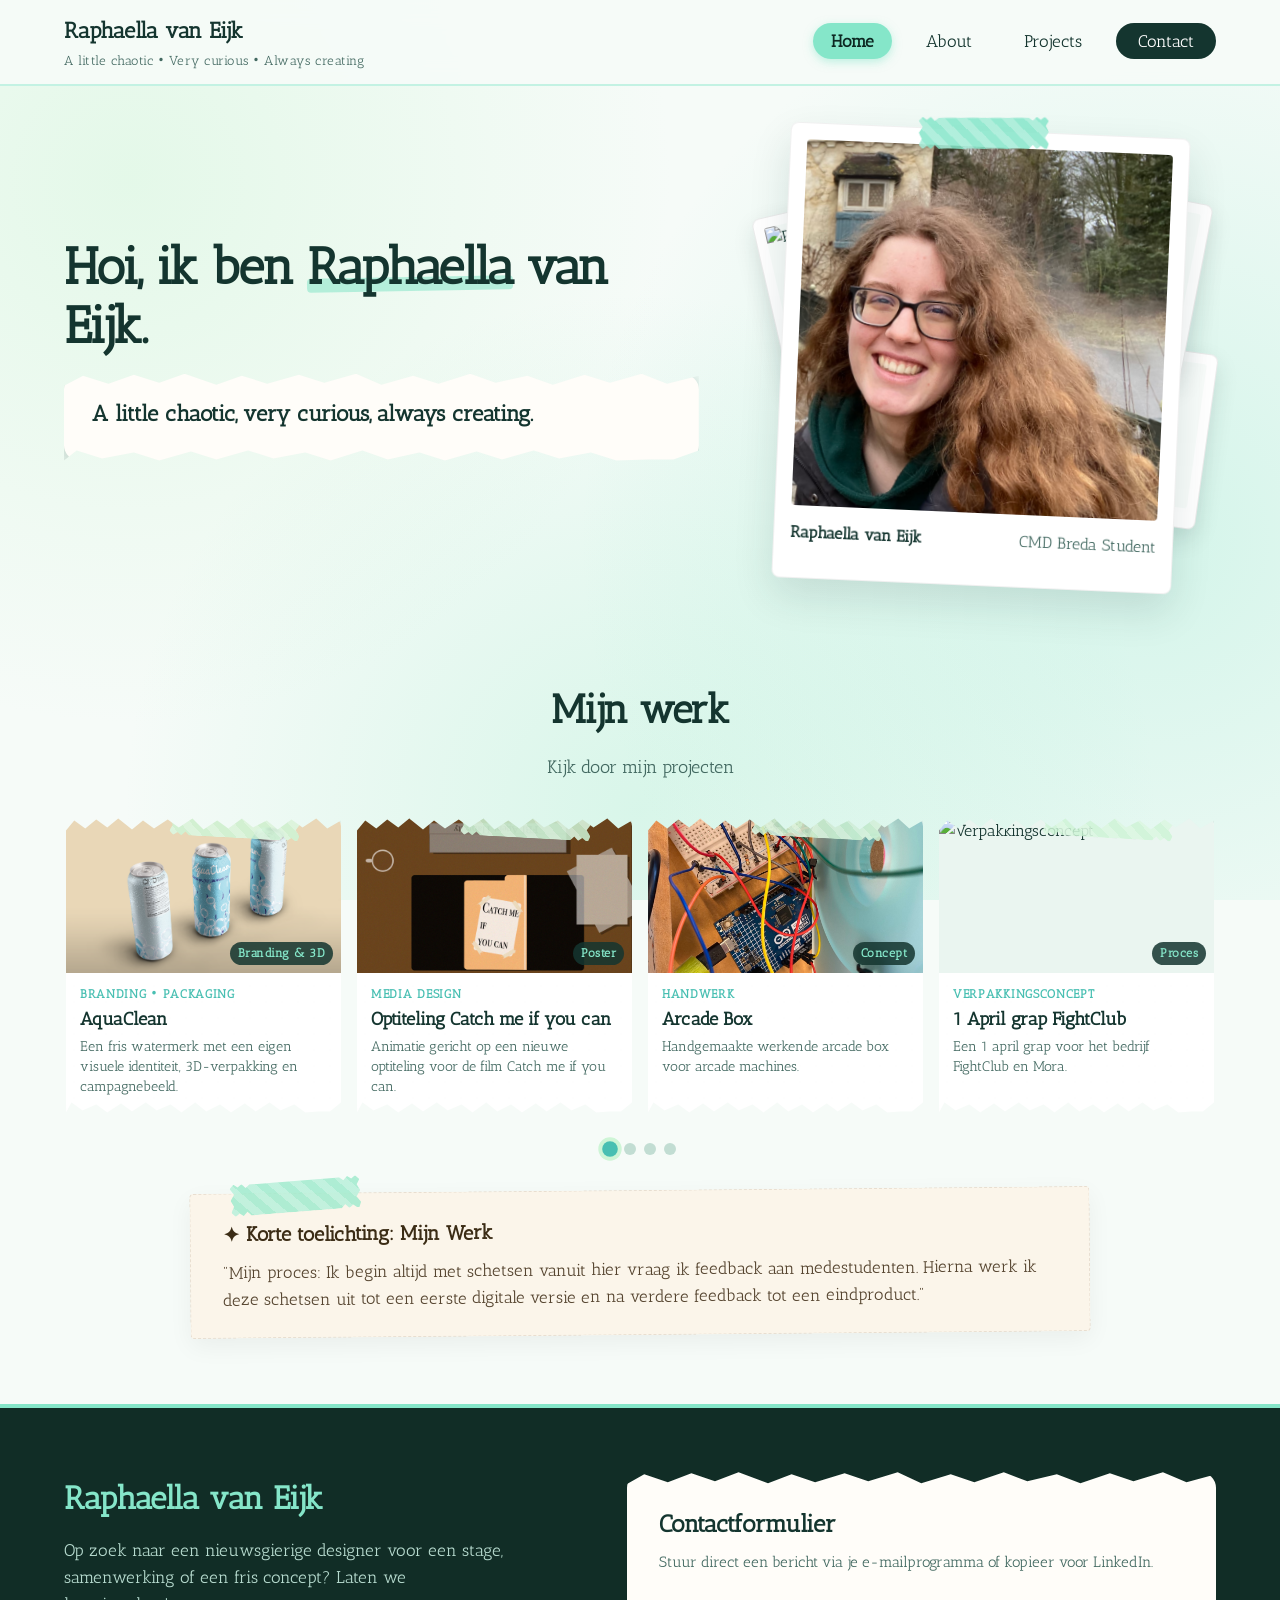
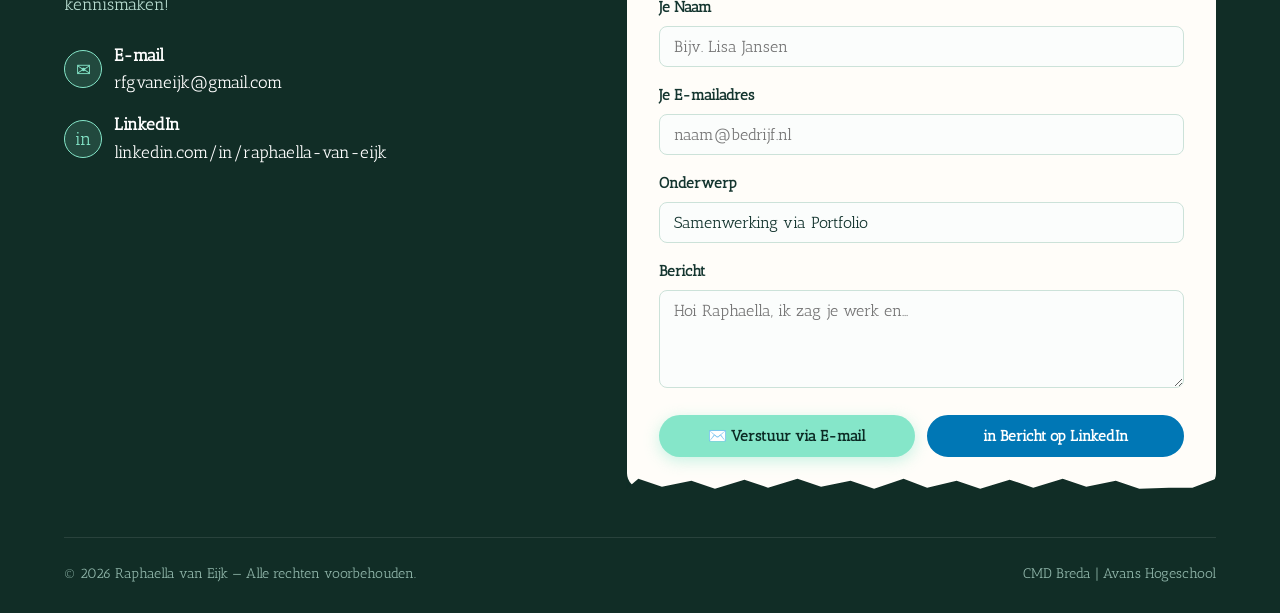
==== commit 1e9ba283: "Add files via upload" ====
--- a/index.html
+++ b/index.html
@@ -8,7 +8,7 @@
   <link rel="preconnect" href="https://fonts.googleapis.com">
   <link rel="preconnect" href="https://fonts.gstatic.com" crossorigin>
   <link href="https://fonts.googleapis.com/css2?family=Antic+Slab&display=swap" rel="stylesheet">
-  <link rel="stylesheet" href="css/style.css">
+  <link rel="stylesheet" href="css/style.css?v=5">
 </head>
 <body>
   <canvas id="pencil-trail-canvas" aria-hidden="true"></canvas>
@@ -33,7 +33,7 @@
         <ul class="nav-links">
           <li><a href="index.html" class="nav-link active">Home</a></li>
           <li><a href="about.html" class="nav-link">About</a></li>
-          <li><a href="project.html" class="nav-link">Project</a></li>
+          <li><a href="project.html" class="nav-link">Projects</a></li>
           <li><a href="#contact" class="nav-link nav-contact-btn">Contact</a></li>
         </ul>
       </nav>
@@ -51,8 +51,9 @@
 
           <div class="hero-bio-card">
             <div class="hero-bio-copy">
-              <p><strong>A little chaotic, very curious, always creating.</strong></p>
-              <p></p>
+              <p class="hero-rotating-tagline">
+                <span class="tagline-phrase">A little chaotic,</span> <span class="tagline-phrase">very curious,</span> <span class="tagline-phrase">always creating.</span>
+              </p>
             </div>
           </div>
         </div>
@@ -60,19 +61,19 @@
         <!-- Personal Portrait Polaroid Frame with 3 Pop-up Cards Behind -->
         <div class="hero-visual-frame" id="hero-profile-frame" tabindex="0" aria-label="Profiel foto met uitwaaierende schetsen">
           <!-- 3 cards popping up from behind the profile picture -->
-          <figure class="behind-profile-card behind-card-1 zoomable" data-full="images/posterschets1.jpg" title="Posterschets">
+          <figure class="behind-profile-card behind-card-1 zoomable" data-full="images/propedeuse1.jpg" title="Propedeuse1">
             <div class="behind-washi-tape"></div>
-            <img src="images/posterschets1.jpg" alt="Posterschets">
+            <img src="images/propedeuse1.jpg" alt="Propedeuse1">
           </figure>
 
-          <figure class="behind-profile-card behind-card-2 zoomable" data-full="images/can_trio.png" title="AquaClean 3D">
+          <figure class="behind-profile-card behind-card-2 zoomable" data-full="images/propedeuse2.jpg" title="Propedeuse2">
             <div class="behind-washi-tape"></div>
-            <img src="images/can_trio.png" alt="AquaClean 3D">
+            <img src="images/propedeuse2.jpg" alt="Propedeuse2">
           </figure>
 
-          <figure class="behind-profile-card behind-card-3 zoomable" data-full="images/sketches_1.png" title="Schetsboek">
+          <figure class="behind-profile-card behind-card-3 zoomable" data-full="images/propedeuse3.jpg" title="Propedeuse3">
             <div class="behind-washi-tape"></div>
-            <img src="images/sketches_1.png" alt="Schetsboek">
+            <img src="images/propedeuse3.jpg" alt="Propedeuse3">
           </figure>
 
           <!-- Main Profile Polaroid Card on top -->
@@ -97,23 +98,16 @@
       <div class="section-header">
         <h2 class="section-title">Mijn werk</h2>
         <p class="section-subtitle">
-          Scroll door mijn projecten
+          Kijk door mijn projecten
         </p>
       </div>
 
       <div class="project-carousel-wrapper" id="home-project-carousel">
-        <div class="carousel-top-bar">
-          <span class="carousel-hint">Swipe of gebruik de pijlen om verder te kijken</span>
-          <div class="carousel-nav-controls">
-            <button class="carousel-btn" id="home-carousel-prev" type="button" aria-label="Vorig project">&larr;</button>
-            <button class="carousel-btn" id="home-carousel-next" type="button" aria-label="Volgend project">&rarr;</button>
-          </div>
-        </div>
         <div class="project-carousel-track" id="home-carousel-track" tabindex="0" aria-label="Projecten">
-          <article class="project-carousel-card sketch-card" data-project="aquaclean" tabindex="0" role="button" aria-label="Open AquaClean project"><div class="washi-tape-torn tape-top-right"></div><div class="sketch-card-img-wrap"><img src="images/can_trio.png" alt="AquaClean 3D blikjes serie" data-full="images/can_trio.png"><span class="card-status-badge">Branding & 3D</span></div><div class="sketch-card-body"><span class="sketch-card-category">Branding • Packaging</span><h3 class="sketch-card-title">AquaClean</h3><p class="sketch-card-desc">Een fris watermerk met een eigen visuele identiteit, 3D-verpakking en campagnebeeld.</p><a href="project.html?project=aquaclean" class="sketch-card-link">Bekijk project &rarr;</a></div></article>
-          <article class="project-carousel-card sketch-card" data-project="animation" tabindex="0" role="button" aria-label="Open Poster en Media Design project"><div class="washi-tape-torn tape-top-right"></div><div class="sketch-card-img-wrap"><img src="images/catchme4.png" alt="Media Design poster mockup"><span class="card-status-badge">Poster</span></div><div class="sketch-card-body"><span class="sketch-card-category">Media Design</span><h3 class="sketch-card-title">Optiteling Catch me if you can</h3><p class="sketch-card-desc">Animatie gericht op een nieuwe optiteling voor de film Catch me if you can.</p><a href="project.html?project=animation" class="sketch-card-link">Bekijk project &rarr;</a></div></article>
-          <article class="project-carousel-card sketch-card" data-project="arcadebox" tabindex="0" role="button" aria-label="Open Arcade Box project"><div class="washi-tape-torn tape-top-right"></div><div class="sketch-card-img-wrap"><img src="images/arcadebox1.jpg" alt="Arcade Box concept"><span class="card-status-badge">Concept</span></div><div class="sketch-card-body"><span class="sketch-card-category">Handwerk</span><h3 class="sketch-card-title">Arcade Box</h3><p class="sketch-card-desc">Handgemaakte werkende arcade box voor arcade machines.</p><a href="project.html?project=arcadebox" class="sketch-card-link">Bekijk project &rarr;</a></div></article>
-          <article class="project-carousel-card sketch-card" data-project="work-in-progress" tabindex="0" role="button" aria-label="Open Schetsboek Exploraties project"><div class="washi-tape-torn tape-top-right"></div><div class="sketch-card-img-wrap"><img src="images/visitekaartje.png" alt="Schetsboekonderzoek en ideation"><span class="card-status-badge">Proces</span></div><div class="sketch-card-body"><span class="sketch-card-category">*</span><h3 class="sketch-card-title">Work in progress</h3><p class="sketch-card-desc">Dit project is momenteel in ontwikkeling.</p><a href="project.html?project=work-in-progress" class="sketch-card-link">Bekijk project &rarr;</a></div></article>
+          <article class="project-carousel-card sketch-card" data-project="aquaclean" tabindex="0" role="button" aria-label="Open AquaClean project"><div class="washi-tape-torn tape-top-right"></div><div class="sketch-card-img-wrap"><img src="images/can_trio.png" alt="AquaClean 3D blikjes serie" data-full="images/can_trio.png"><span class="card-status-badge">Branding & 3D</span></div><div class="sketch-card-body"><span class="sketch-card-category">Branding • Packaging</span><h3 class="sketch-card-title">AquaClean</h3><p class="sketch-card-desc">Een fris watermerk met een eigen visuele identiteit, 3D-verpakking en campagnebeeld.</p></div></article>
+          <article class="project-carousel-card sketch-card" data-project="animation" tabindex="0" role="button" aria-label="Open Poster en Media Design project"><div class="washi-tape-torn tape-top-right"></div><div class="sketch-card-img-wrap"><img src="images/catchme4.png" alt="Media Design poster mockup"><span class="card-status-badge">Poster</span></div><div class="sketch-card-body"><span class="sketch-card-category">Media Design</span><h3 class="sketch-card-title">Optiteling Catch me if you can</h3><p class="sketch-card-desc">Animatie gericht op een nieuwe optiteling voor de film Catch me if you can.</p></div></article>
+          <article class="project-carousel-card sketch-card" data-project="arcadebox" tabindex="0" role="button" aria-label="Open Arcade Box project"><div class="washi-tape-torn tape-top-right"></div><div class="sketch-card-img-wrap"><img src="images/arcadebox1.jpg" alt="Arcade Box concept"><span class="card-status-badge">Concept</span></div><div class="sketch-card-body"><span class="sketch-card-category">Handwerk</span><h3 class="sketch-card-title">Arcade Box</h3><p class="sketch-card-desc">Handgemaakte werkende arcade box voor arcade machines.</p></div></article>
+          <article class="project-carousel-card sketch-card" data-project="mora-doe-het-zelf" tabindex="0" role="button" aria-label="Open Mora Doe het zelf project"><div class="washi-tape-torn tape-top-right"></div><div class="sketch-card-img-wrap"><img src="images/packaging-concept.jpg" alt="Verpakkingsconcept" data-full="images/packaging-concept.jpg"><span class="card-status-badge">Proces</span></div><div class="sketch-card-body"><span class="sketch-card-category">Verpakkingsconcept</span><h3 class="sketch-card-title">1 April grap FightClub</h3><p class="sketch-card-desc">Een 1 april grap voor het bedrijf FightClub en Mora.</p></div></article>
         </div>
         <div class="carousel-dots" id="home-carousel-dots" aria-label="Project navigatie"></div>
       </div>
@@ -220,6 +214,6 @@
   <!-- TOAST NOTIFICATION -->
   <div class="toast-msg" id="toast-notification"></div>
 
-  <script src="js/main.js?v=4"></script>
+  <script src="js/main.js?v=5"></script>
 </body>
 </html>
--- a/css/style.css
+++ b/css/style.css
@@ -192,6 +192,40 @@
   color: var(--text-muted);
   font-weight: normal;
   letter-spacing: 0.04em;
+  min-height: 1.25em;
+}
+
+.rotating-tagline {
+  display: inline-flex;
+  align-items: center;
+  gap: 5px;
+  flex-wrap: wrap;
+}
+
+/* Hero Rotating Tagline */
+.hero-rotating-tagline {
+  font-size: 1.35rem;
+  line-height: 1.45;
+  color: var(--text-main);
+  font-weight: 700;
+  margin: 0;
+  min-height: 1.8em;
+  display: flex;
+  flex-wrap: wrap;
+  align-items: baseline;
+  gap: 6px;
+}
+
+.tagline-phrase {
+  display: inline-block;
+  transition: opacity 0.38s ease, transform 0.38s ease;
+  opacity: 1;
+  transform: translateY(0);
+}
+
+.tagline-phrase.fade-out {
+  opacity: 0;
+  transform: translateY(-6px);
 }
 
 .nav-links {
@@ -589,42 +623,42 @@
   pointer-events: none;
 }
 
-/* Resting Stack Behind Polaroid */
+/* Resting Stack Behind Polaroid - Clearly visible and sticking out */
 .behind-card-1 {
   z-index: 3;
-  transform: translate(-50%, -50%) rotate(-6deg) scale(0.95);
+  transform: translate(calc(-50% - 105px), calc(-50% - 75px)) rotate(-13deg) scale(0.98);
 }
 
 .behind-card-2 {
   z-index: 2;
-  transform: translate(-50%, -50%) rotate(5deg) scale(0.93);
+  transform: translate(calc(-50% + 110px), calc(-50% - 85px)) rotate(11deg) scale(0.98);
 }
 
 .behind-card-3 {
   z-index: 1;
-  transform: translate(-50%, -50%) rotate(-2deg) scale(0.91);
+  transform: translate(calc(-50% + 120px), calc(-50% + 70px)) rotate(8deg) scale(0.97);
 }
 
 /* Pop Out / Fan Out on Hover or Focus or Tap */
 .hero-visual-frame:hover .behind-card-1,
 .hero-visual-frame:focus-within .behind-card-1,
 .hero-visual-frame.popped .behind-card-1 {
-  transform: translate(calc(-50% - 145px), calc(-50% - 85px)) rotate(-17deg) scale(1.05);
-  box-shadow: 0 16px 36px rgba(20, 53, 47, 0.2);
+  transform: translate(calc(-50% - 175px), calc(-50% - 105px)) rotate(-20deg) scale(1.08);
+  box-shadow: 0 20px 42px rgba(20, 53, 47, 0.24);
 }
 
 .hero-visual-frame:hover .behind-card-2,
 .hero-visual-frame:focus-within .behind-card-2,
 .hero-visual-frame.popped .behind-card-2 {
-  transform: translate(calc(-50% + 150px), calc(-50% - 95px)) rotate(14deg) scale(1.08);
-  box-shadow: 0 16px 36px rgba(20, 53, 47, 0.2);
+  transform: translate(calc(-50% + 180px), calc(-50% - 115px)) rotate(16deg) scale(1.1);
+  box-shadow: 0 20px 42px rgba(20, 53, 47, 0.24);
 }
 
 .hero-visual-frame:hover .behind-card-3,
 .hero-visual-frame:focus-within .behind-card-3,
 .hero-visual-frame.popped .behind-card-3 {
-  transform: translate(calc(-50% + 160px), calc(-50% + 80px)) rotate(10deg) scale(1.05);
-  box-shadow: 0 16px 36px rgba(20, 53, 47, 0.2);
+  transform: translate(calc(-50% + 195px), calc(-50% + 95px)) rotate(12deg) scale(1.08);
+  box-shadow: 0 20px 42px rgba(20, 53, 47, 0.24);
 }
 
 /* Direct Hover on any Behind-Card brings it to the absolute foreground */
@@ -634,15 +668,15 @@
 }
 
 .behind-card-1:hover {
-  transform: translate(calc(-50% - 145px), calc(-50% - 85px)) rotate(-8deg) scale(1.22) !important;
+  transform: translate(calc(-50% - 175px), calc(-50% - 105px)) rotate(-10deg) scale(1.22) !important;
 }
 
 .behind-card-2:hover {
-  transform: translate(calc(-50% + 150px), calc(-50% - 95px)) rotate(6deg) scale(1.22) !important;
+  transform: translate(calc(-50% + 180px), calc(-50% - 115px)) rotate(8deg) scale(1.22) !important;
 }
 
 .behind-card-3:hover {
-  transform: translate(calc(-50% + 160px), calc(-50% + 80px)) rotate(3deg) scale(1.22) !important;
+  transform: translate(calc(-50% + 195px), calc(-50% + 95px)) rotate(4deg) scale(1.22) !important;
 }
 
 .polaroid-img-box {
@@ -766,17 +800,13 @@
   cursor: not-allowed;
 }
 
-/* CAROUSEL TRACK */
+/* CAROUSEL TRACK - SPREAD COMPLETELY ACROSS THE PAGE IN COMPACT SCALE */
 .project-carousel-track {
-  display: flex;
-  gap: 24px;
-  overflow-x: auto;
-  scroll-snap-type: x mandatory;
-  scroll-behavior: smooth;
-  scrollbar-width: thin;
-  scrollbar-color: var(--primary) transparent;
-  padding: 14px 8px 24px;
-  overscroll-behavior-x: contain;
+  display: grid;
+  grid-template-columns: repeat(4, 1fr);
+  gap: 16px;
+  width: 100%;
+  padding: 12px 2px 20px;
 }
 
 .project-carousel-track:focus-visible {
@@ -813,23 +843,25 @@
 }
 
 .project-index-section .project-carousel-card {
-  flex-basis: min(100%, 720px);
+  width: 100%;
 }
 
 .project-index-section .sketch-card-img-wrap {
-  aspect-ratio: 16 / 9;
+  aspect-ratio: 16 / 10;
+  max-height: 155px;
 }
 
 .project-index-section .sketch-card-body {
-  padding: 20px 24px 24px;
+  padding: 12px 14px 16px;
 }
 
 .project-index-section .sketch-card-title {
-  font-size: 1.5rem;
+  font-size: 1.15rem;
+  margin: 3px 0 5px;
 }
 
 .project-index-section .sketch-card-desc {
-  font-size: 1rem;
+  font-size: 0.85rem;
 }
 
 /* --------------------------------------------------------------------------
@@ -895,19 +927,18 @@
   ) !important;
 }
 
-/* INDIVIDUAL SKETCHBOOK PROJECT CARD */
+/* INDIVIDUAL SKETCHBOOK PROJECT CARD - COMPACT ACROSS THE PAGE */
 .project-carousel-card {
-  flex: 0 0 min(100%, 720px);
-  scroll-snap-align: start;
+  width: 100%;
 }
 
 .sketch-card {
   background: #ffffff;
   background-image: radial-gradient(rgba(20, 53, 47, 0.08) 1px, transparent 1px);
-  background-size: 18px 18px;
-  border-radius: var(--radius-md);
+  background-size: 16px 16px;
+  border-radius: var(--radius-sm);
   border: 1px solid var(--border-soft);
-  box-shadow: var(--shadow-md);
+  box-shadow: var(--shadow-sm);
   overflow: hidden;
   display: flex;
   flex-direction: column;
@@ -917,16 +948,16 @@
 }
 
 .sketch-card:hover {
-  transform: translateY(-8px) scale(1.02);
-  box-shadow: var(--shadow-lg);
+  transform: translateY(-5px);
+  box-shadow: var(--shadow-md);
   border-color: var(--primary);
   z-index: 5;
 }
 
 .sketch-card.selected-card {
   border-color: var(--primary-deep) !important;
-  box-shadow: 0 16px 36px rgba(46, 175, 142, 0.28), 0 0 0 3px rgba(133, 230, 201, 0.6) !important;
-  transform: translateY(-6px);
+  box-shadow: 0 12px 28px rgba(46, 175, 142, 0.28), 0 0 0 3px rgba(133, 230, 201, 0.6) !important;
+  transform: translateY(-5px);
   z-index: 6;
 }
 
@@ -940,29 +971,29 @@
 .card-spiral-holes {
   display: flex;
   justify-content: space-around;
-  padding: 12px 16px 6px;
+  padding: 6px 12px 3px;
   background: #f7fbf9;
   border-bottom: 2px dashed #d6e8e0;
   position: relative;
 }
 
 .spiral-ring-loop {
-  width: 14px;
-  height: 24px;
+  width: 10px;
+  height: 18px;
   background: linear-gradient(135deg, #d8e5df 0%, #304e46 50%, #e8f3ee 75%, #18312b 100%);
-  border-radius: 6px;
-  box-shadow: 0 2px 5px rgba(20, 53, 47, 0.35);
-  margin-top: -14px;
+  border-radius: 4px;
+  box-shadow: 0 2px 4px rgba(20, 53, 47, 0.25);
+  margin-top: -10px;
   position: relative;
 }
 
 .spiral-ring-loop::before {
   content: '';
   position: absolute;
-  bottom: -4px;
-  left: 2px;
-  width: 10px;
-  height: 6px;
+  bottom: -3px;
+  left: 1px;
+  width: 8px;
+  height: 5px;
   background: #14352f;
   border-radius: 50%;
   box-shadow: inset 0 2px 3px rgba(0,0,0,0.8);
@@ -970,7 +1001,8 @@
 
 .sketch-card-img-wrap {
   position: relative;
-  aspect-ratio: 16 / 11;
+  aspect-ratio: 16 / 10;
+  max-height: 155px;
   background: #eaf5f0;
   overflow: hidden;
 }
@@ -988,19 +1020,19 @@
 
 .card-status-badge {
   position: absolute;
-  bottom: 10px;
-  right: 10px;
+  bottom: 8px;
+  right: 8px;
   background: rgba(20, 53, 47, 0.85);
   color: #85e6c9;
-  padding: 3px 10px;
+  padding: 2px 8px;
   border-radius: var(--radius-pill);
-  font-size: 0.78rem;
+  font-size: 0.72rem;
   letter-spacing: 0.04em;
   font-weight: bold;
 }
 
 .sketch-card-body {
-  padding: 22px;
+  padding: 12px 14px 16px;
   display: flex;
   flex-direction: column;
   flex-grow: 1;
@@ -1008,26 +1040,31 @@
 }
 
 .sketch-card-category {
-  font-size: 0.8rem;
+  font-size: 0.72rem;
   text-transform: uppercase;
   letter-spacing: 0.06em;
   color: var(--primary-deep);
   font-weight: 700;
+  margin-bottom: 4px;
+}
+
+.sketch-card-title {
+  font-size: 1.15rem;
+  color: var(--text-main);
   margin-bottom: 6px;
-}
-
-.sketch-card-title {
-  font-size: 1.35rem;
-  color: var(--text-main);
-  margin-bottom: 10px;
+  line-height: 1.25;
 }
 
 .sketch-card-desc {
-  font-size: 0.95rem;
+  font-size: 0.85rem;
   color: var(--text-muted);
-  line-height: 1.55;
-  margin-bottom: 18px;
-  flex-grow: 1;
+  line-height: 1.45;
+  margin-bottom: 0;
+  display: -webkit-box;
+  -webkit-line-clamp: 3;
+  line-clamp: 3;
+  -webkit-box-orient: vertical;
+  overflow: hidden;
 }
 
 .sketch-card-link {
@@ -1082,17 +1119,29 @@
 }
 
 #project-carousel-wrapper .project-carousel-track {
-  gap: 20px;
-  padding: 12px 6px 20px;
+  gap: 16px;
+  padding: 10px 2px 18px;
 }
 
 #project-carousel-wrapper .project-carousel-card {
-  flex-basis: min(100%, 720px);
-}
-
-@media (max-width: 768px) {
-  #project-carousel-wrapper .project-carousel-card {
-    flex: 0 0 78vw;
+  width: 100%;
+}
+
+@media (max-width: 900px) {
+  .project-carousel-track {
+    grid-template-columns: repeat(2, 1fr) !important;
+  }
+}
+
+@media (max-width: 600px) {
+  .project-carousel-track {
+    display: flex !important;
+    overflow-x: auto !important;
+    scroll-snap-type: x mandatory !important;
+  }
+  .project-carousel-card {
+    flex: 0 0 78vw !important;
+    scroll-snap-align: start !important;
   }
 }
 
@@ -1516,40 +1565,46 @@
    RING BINDER NOTEBOOK SHEET (Wireframe 1)
    -------------------------------------------------------------------------- */
 .notebook-sheet-section {
-  padding: 0 0 70px;
+  padding: 10px 0 70px;
 }
 
 .notebook-sheet {
-  background: var(--bg-paper);
-  border-radius: var(--radius-md);
-  border: 1px solid #d9e6df;
-  box-shadow: 0 20px 50px rgba(19, 48, 43, 0.12);
+  background: #fdfbf7;
+  border-radius: 6px;
+  border: 1px solid #dcd4c3;
+  box-shadow: 
+    0 22px 60px rgba(15, 38, 32, 0.18),
+    0 4px 14px rgba(15, 38, 32, 0.08),
+    -3px 0 15px rgba(0, 0, 0, 0.05);
   position: relative;
   max-width: 1050px;
   margin: 0 auto;
   display: grid;
-  grid-template-columns: 75px 1fr;
+  grid-template-columns: 80px 1fr;
   overflow: hidden;
 }
 
-/* Left spiral binder gutter */
+/* Left spiral binder gutter - Darker spine with deep contrast */
 .notebook-spine {
-  background: linear-gradient(to right, #e2eee7, #ecf4f0, #e2eee7);
-  border-right: 2px solid #d0ded6;
+  background: linear-gradient(to right, #122520 0%, #1d3830 40%, #162d27 80%, #0d1a16 100%);
+  border-right: 3px solid #08120f;
+  box-shadow: inset -4px 0 12px rgba(0, 0, 0, 0.55);
   display: flex;
   flex-direction: column;
   align-items: center;
   justify-content: space-around;
   padding: 30px 0;
+  position: relative;
+  z-index: 3;
 }
 
 .ring-hole {
   width: 22px;
   height: 22px;
-  background: #254038;
+  background: #060e0c;
   border-radius: 50%;
-  border: 3px solid #b7c7be;
-  box-shadow: inset 0 2px 5px rgba(0,0,0,0.6), 0 1px 1px #ffffff;
+  border: 2px solid #2d473f;
+  box-shadow: inset 0 3px 6px rgba(0, 0, 0, 0.95), 0 1px 1px rgba(255, 255, 255, 0.12);
   position: relative;
 }
 
@@ -1557,41 +1612,206 @@
   content: '';
   position: absolute;
   top: 50%;
-  left: -8px;
-  width: 16px;
-  height: 6px;
-  background: #889f94;
-  border-radius: 3px;
-  transform: translateY(-50%);
-  box-shadow: 0 1px 2px rgba(0,0,0,0.3);
-}
-
-/* Notebook Content */
+  left: -12px;
+  width: 26px;
+  height: 8px;
+  background: linear-gradient(to bottom, #ffffff 0%, #d1ded9 25%, #768f85 65%, #2a3c36 100%);
+  border-radius: 4px;
+  transform: translateY(-50%) rotate(-4deg);
+  box-shadow: 0 3px 7px rgba(0, 0, 0, 0.65), inset 0 1px 1px rgba(255, 255, 255, 0.9);
+}
+
+/* Notebook Content - Authentic tactile paper styling */
 .notebook-body {
-  padding: 40px 48px;
+  padding: 44px 50px;
+  background-color: #fcf9f2;
   background-image: 
-    linear-gradient(#e9f0ec 1px, transparent 1px);
-  background-size: 100% 32px;
-  background-position: 0 20px;
+    /* Binding shadow where page meets the dark spine */
+    linear-gradient(to right, rgba(10, 24, 20, 0.18) 0%, rgba(10, 24, 20, 0.05) 24px, transparent 52px),
+    /* Faint red margin rule like classic lined paper notebooks */
+    linear-gradient(to right, transparent 54px, rgba(225, 115, 115, 0.28) 54px, rgba(225, 115, 115, 0.28) 56px, transparent 56px),
+    /* Soft ruled notebook lines */
+    linear-gradient(rgba(175, 205, 195, 0.38) 1px, transparent 1px),
+    /* Subtle organic paper grain */
+    radial-gradient(rgba(20, 50, 40, 0.045) 0.6px, transparent 0.6px);
+  background-size: 
+    100% 100%,
+    100% 100%,
+    100% 32px,
+    8px 8px;
+  background-position: 
+    0 0,
+    0 0,
+    0 24px,
+    0 0;
+  position: relative;
 }
 
 .notebook-header-block {
   border-bottom: 2px solid var(--primary);
   padding-bottom: 16px;
-  margin-bottom: 28px;
+  margin-bottom: 24px;
+}
+
+.notebook-page-badge {
+  display: inline-block;
+  font-size: 0.78rem;
+  text-transform: uppercase;
+  letter-spacing: 0.08em;
+  color: var(--primary-deep);
+  background: rgba(133, 230, 201, 0.35);
+  padding: 3px 10px;
+  border-radius: 3px;
+  font-weight: bold;
+  margin-bottom: 8px;
+  border: 1px dashed rgba(20, 53, 47, 0.25);
 }
 
 .notebook-project-name {
   font-size: 2.8rem;
   color: var(--text-main);
   letter-spacing: -0.01em;
-  margin-bottom: 8px;
+  margin-bottom: 6px;
 }
 
 .notebook-tagline {
   font-size: 1.25rem;
   color: var(--primary-deep);
   font-weight: bold;
+}
+
+/* --------------------------------------------------------------------------
+   INTEGRATED SKETCHBOOK GALLERY (Photos inside the sketchbook!)
+   -------------------------------------------------------------------------- */
+.notebook-embedded-gallery {
+  margin: 24px 0 36px;
+}
+
+.notebook-featured-frame {
+  position: relative;
+  background: #ffffff;
+  padding: 12px 12px 16px;
+  border-radius: 3px;
+  box-shadow: 0 8px 24px rgba(20, 53, 47, 0.15), 0 2px 6px rgba(0, 0, 0, 0.06);
+  border: 1px solid rgba(0, 0, 0, 0.08);
+  max-width: 820px;
+  margin: 0 auto 20px;
+  transform: rotate(-0.5deg);
+  transition: transform 0.3s ease;
+}
+
+.notebook-featured-frame:hover {
+  transform: rotate(0deg) translateY(-2px);
+}
+
+.notebook-featured-tape {
+  position: absolute;
+  top: -12px;
+  left: 50%;
+  transform: translateX(-50%) rotate(1deg);
+  width: 90px;
+  height: 24px;
+  background-color: rgba(161, 236, 206, 0.9);
+  background-image: repeating-linear-gradient(45deg, rgba(255,255,255,0.3) 0, rgba(255,255,255,0.3) 6px, transparent 6px, transparent 12px);
+  clip-path: polygon(0% 2px, 3px 0px, 6px 3px, 9px 0px, 100% 2px, calc(100% - 3px) 100%, 0% calc(100% - 2px));
+  box-shadow: 0 2px 5px rgba(20, 53, 47, 0.15);
+  z-index: 5;
+}
+
+.notebook-stage-display {
+  background: #f2f7f4;
+  border-radius: 2px;
+  overflow: hidden;
+  display: flex;
+  justify-content: center;
+  align-items: center;
+  min-height: 380px;
+  max-height: 520px;
+}
+
+.notebook-stage-display img {
+  max-height: 480px;
+  width: 100%;
+  height: auto;
+  object-fit: contain;
+  display: block;
+  cursor: zoom-in;
+  transition: opacity 0.25s ease, transform 0.3s ease;
+}
+
+.notebook-stage-display img:hover {
+  transform: scale(1.015);
+}
+
+.notebook-stage-caption {
+  display: flex;
+  justify-content: space-between;
+  align-items: center;
+  flex-wrap: wrap;
+  gap: 10px;
+  padding: 10px 4px 2px;
+  border-top: 1px dashed rgba(20, 53, 47, 0.15);
+  margin-top: 10px;
+}
+
+.notebook-stage-caption .stage-hint-text {
+  font-size: 0.95rem;
+  color: var(--text-main);
+  font-style: italic;
+}
+
+.notebook-stage-caption .stage-zoom-badge {
+  font-size: 0.8rem;
+  font-weight: 700;
+  color: var(--primary-deep);
+  background: rgba(133, 230, 201, 0.35);
+  padding: 3px 10px;
+  border-radius: var(--radius-pill);
+}
+
+/* Notebook Thumbs Row */
+.notebook-thumbs-wrap {
+  margin-top: 14px;
+}
+
+.notebook-thumbs-wrap .thumbnail-fan-row {
+  display: flex;
+  justify-content: center;
+  flex-wrap: wrap;
+  gap: 10px;
+  margin: 0 auto;
+}
+
+.notebook-thumbs-wrap .thumb-item {
+  width: 100px;
+  height: 70px;
+  background: #ffffff;
+  padding: 3px;
+  border-radius: 3px;
+  border: 1px solid rgba(0, 0, 0, 0.1);
+  box-shadow: 0 3px 8px rgba(20, 53, 47, 0.1);
+  cursor: pointer;
+  transition: transform 0.2s ease, box-shadow 0.2s ease, border-color 0.2s ease;
+  overflow: hidden;
+}
+
+.notebook-thumbs-wrap .thumb-item:hover {
+  transform: translateY(-3px) scale(1.06);
+  box-shadow: 0 6px 14px rgba(20, 53, 47, 0.2);
+}
+
+.notebook-thumbs-wrap .thumb-item.active {
+  border-color: var(--primary-deep);
+  box-shadow: 0 0 0 3px var(--primary), 0 6px 14px rgba(20, 53, 47, 0.22);
+  transform: translateY(-2px);
+}
+
+.notebook-thumbs-wrap .thumb-item img {
+  width: 100%;
+  height: 100%;
+  object-fit: cover;
+  border-radius: 2px;
+  display: block;
 }
 
 .notebook-content-grid {
@@ -1945,37 +2165,49 @@
   }
 
   .behind-profile-card {
-    width: 170px;
+    width: 175px;
+  }
+
+  .behind-card-1 {
+    transform: translate(calc(-50% - 60px), calc(-50% - 45px)) rotate(-10deg) scale(0.94);
+  }
+
+  .behind-card-2 {
+    transform: translate(calc(-50% + 65px), calc(-50% - 50px)) rotate(9deg) scale(0.94);
+  }
+
+  .behind-card-3 {
+    transform: translate(calc(-50% + 70px), calc(-50% + 45px)) rotate(7deg) scale(0.94);
   }
 
   .hero-visual-frame:hover .behind-card-1,
   .hero-visual-frame:focus-within .behind-card-1,
   .hero-visual-frame.popped .behind-card-1 {
-    transform: translate(calc(-50% - 75px), calc(-50% - 55px)) rotate(-13deg) scale(0.96);
+    transform: translate(calc(-50% - 100px), calc(-50% - 70px)) rotate(-15deg) scale(0.98);
   }
 
   .hero-visual-frame:hover .behind-card-2,
   .hero-visual-frame:focus-within .behind-card-2,
   .hero-visual-frame.popped .behind-card-2 {
-    transform: translate(calc(-50% + 80px), calc(-50% - 60px)) rotate(12deg) scale(0.96);
+    transform: translate(calc(-50% + 105px), calc(-50% - 75px)) rotate(13deg) scale(0.98);
   }
 
   .hero-visual-frame:hover .behind-card-3,
   .hero-visual-frame:focus-within .behind-card-3,
   .hero-visual-frame.popped .behind-card-3 {
-    transform: translate(calc(-50% + 85px), calc(-50% + 55px)) rotate(8deg) scale(0.96);
+    transform: translate(calc(-50% + 115px), calc(-50% + 65px)) rotate(9deg) scale(0.98);
   }
 
   .behind-card-1:hover {
-    transform: translate(calc(-50% - 75px), calc(-50% - 55px)) scale(1.08) !important;
+    transform: translate(calc(-50% - 100px), calc(-50% - 70px)) scale(1.1) !important;
   }
 
   .behind-card-2:hover {
-    transform: translate(calc(-50% + 80px), calc(-50% - 60px)) scale(1.08) !important;
+    transform: translate(calc(-50% + 105px), calc(-50% - 75px)) scale(1.1) !important;
   }
 
   .behind-card-3:hover {
-    transform: translate(calc(-50% + 85px), calc(-50% + 55px)) scale(1.08) !important;
+    transform: translate(calc(-50% + 115px), calc(-50% + 65px)) scale(1.1) !important;
   }
 
   .hero-title {
@@ -2003,8 +2235,9 @@
     display: flex;
   }
 
-  .project-carousel-card {
-    flex: 0 0 85vw;
+  .stage-display {
+    min-height: 320px;
+    padding: 14px;
   }
 
   .stage-display {
@@ -2021,7 +2254,8 @@
     height: 48px;
     width: 100%;
     border-right: none;
-    border-bottom: 2px solid #d0ded6;
+    border-bottom: 3px solid #08120f;
+    box-shadow: inset 0 -4px 10px rgba(0, 0, 0, 0.45);
     padding: 0 20px;
   }
 
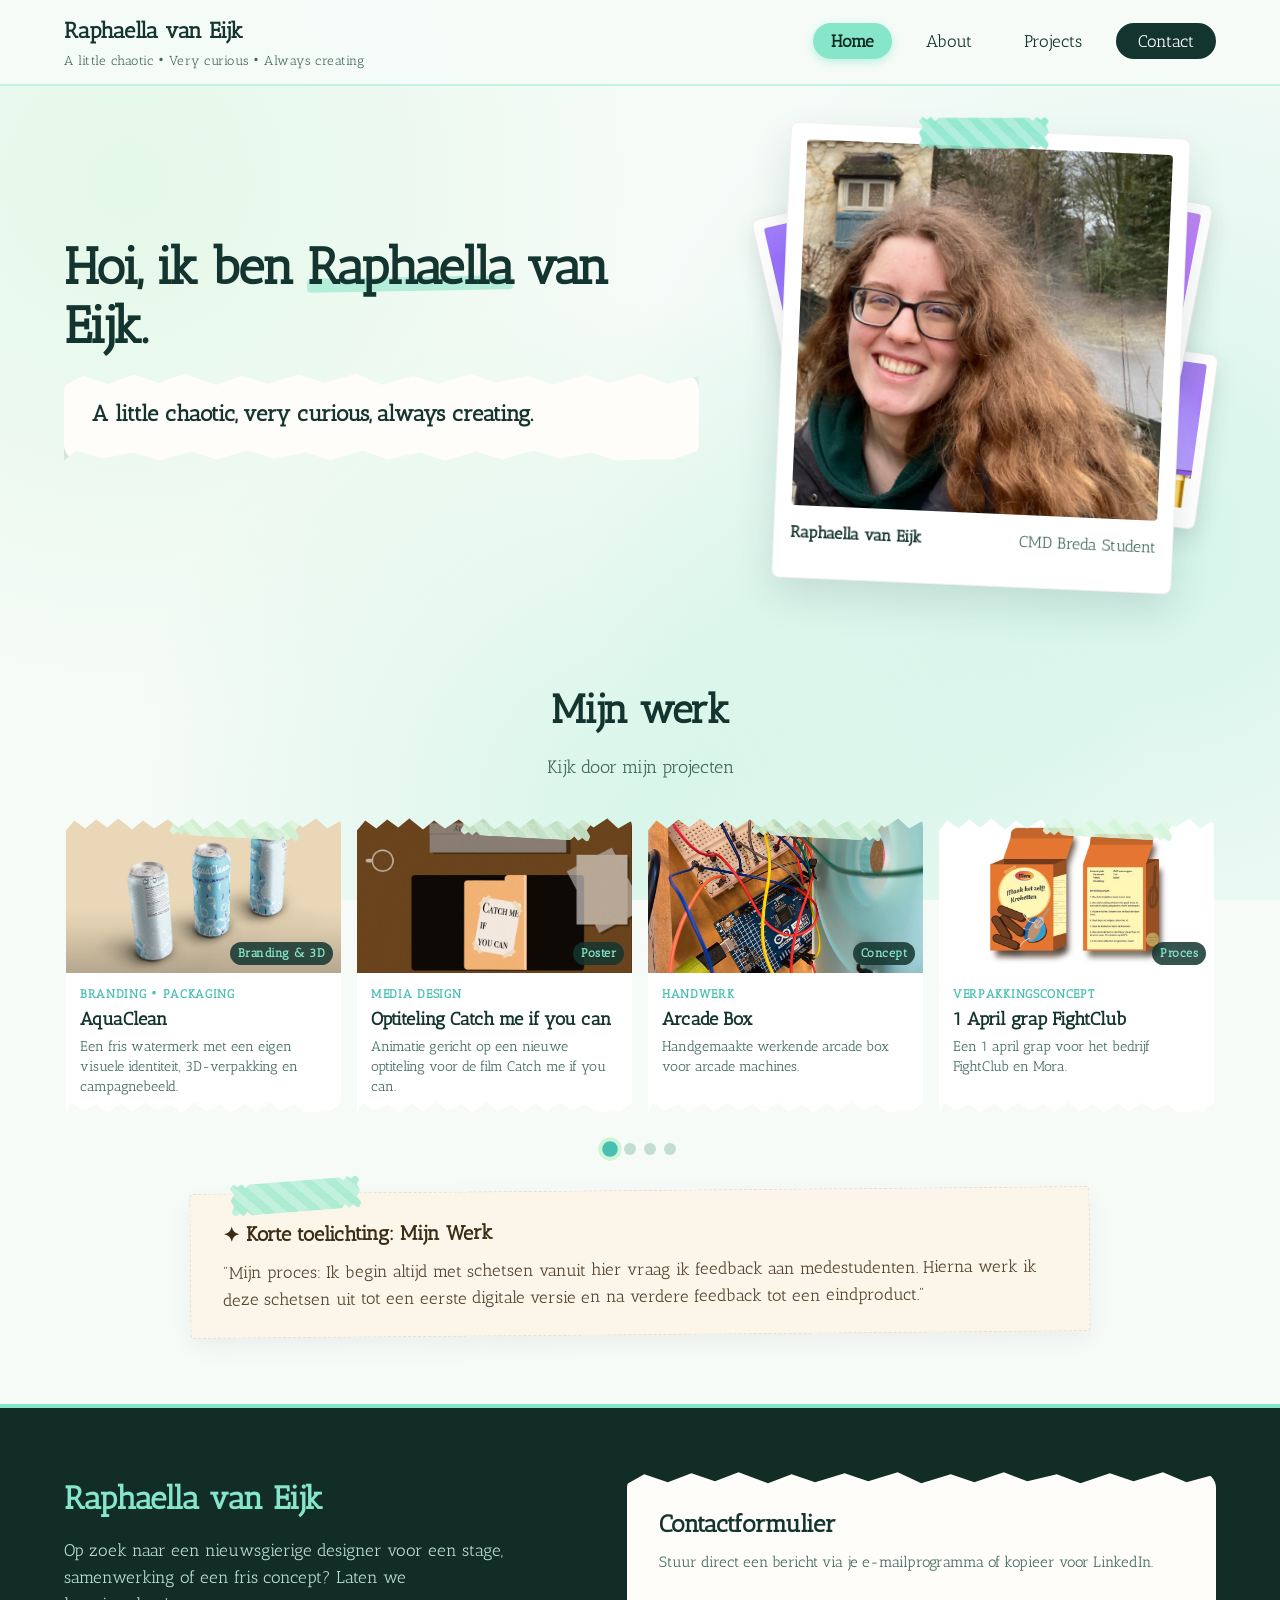
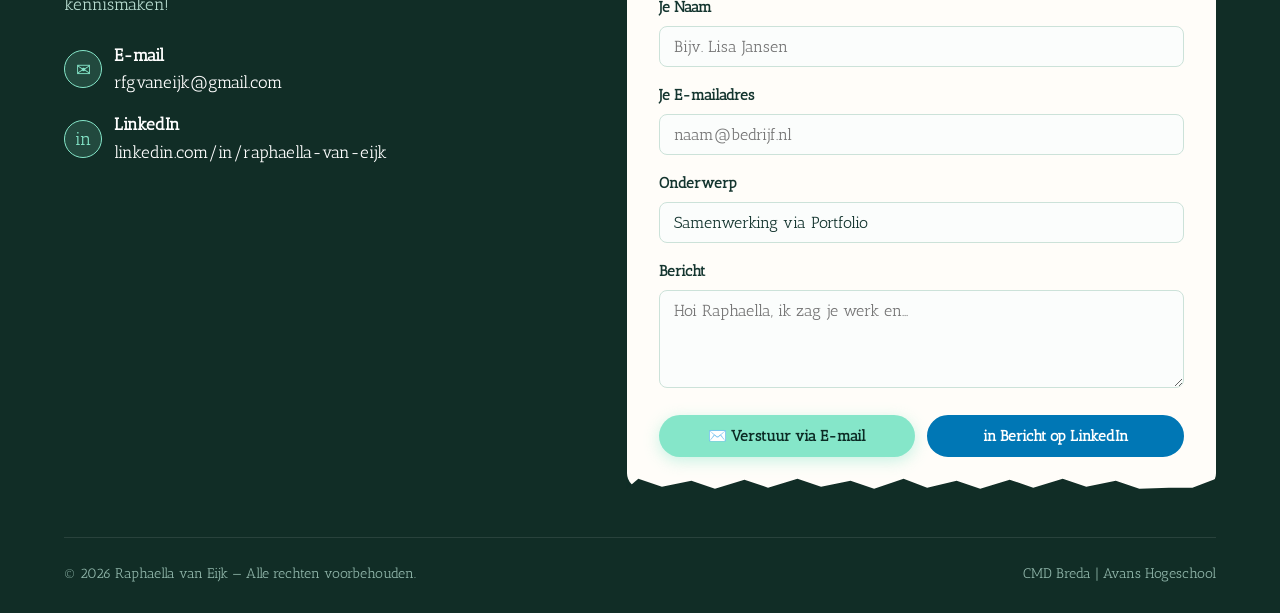
==== commit 8cda372f: "Change image file extensions from .jpg to .JPG" ====
--- a/index.html
+++ b/index.html
@@ -63,17 +63,17 @@
           <!-- 3 cards popping up from behind the profile picture -->
           <figure class="behind-profile-card behind-card-1 zoomable" data-full="images/propedeuse1.jpg" title="Propedeuse1">
             <div class="behind-washi-tape"></div>
-            <img src="images/propedeuse1.jpg" alt="Propedeuse1">
+            <img src="images/propedeuse1.JPG" alt="Propedeuse1">
           </figure>
 
           <figure class="behind-profile-card behind-card-2 zoomable" data-full="images/propedeuse2.jpg" title="Propedeuse2">
             <div class="behind-washi-tape"></div>
-            <img src="images/propedeuse2.jpg" alt="Propedeuse2">
+            <img src="images/propedeuse2.JPG" alt="Propedeuse2">
           </figure>
 
           <figure class="behind-profile-card behind-card-3 zoomable" data-full="images/propedeuse3.jpg" title="Propedeuse3">
             <div class="behind-washi-tape"></div>
-            <img src="images/propedeuse3.jpg" alt="Propedeuse3">
+            <img src="images/propedeuse3.JPG" alt="Propedeuse3">
           </figure>
 
           <!-- Main Profile Polaroid Card on top -->
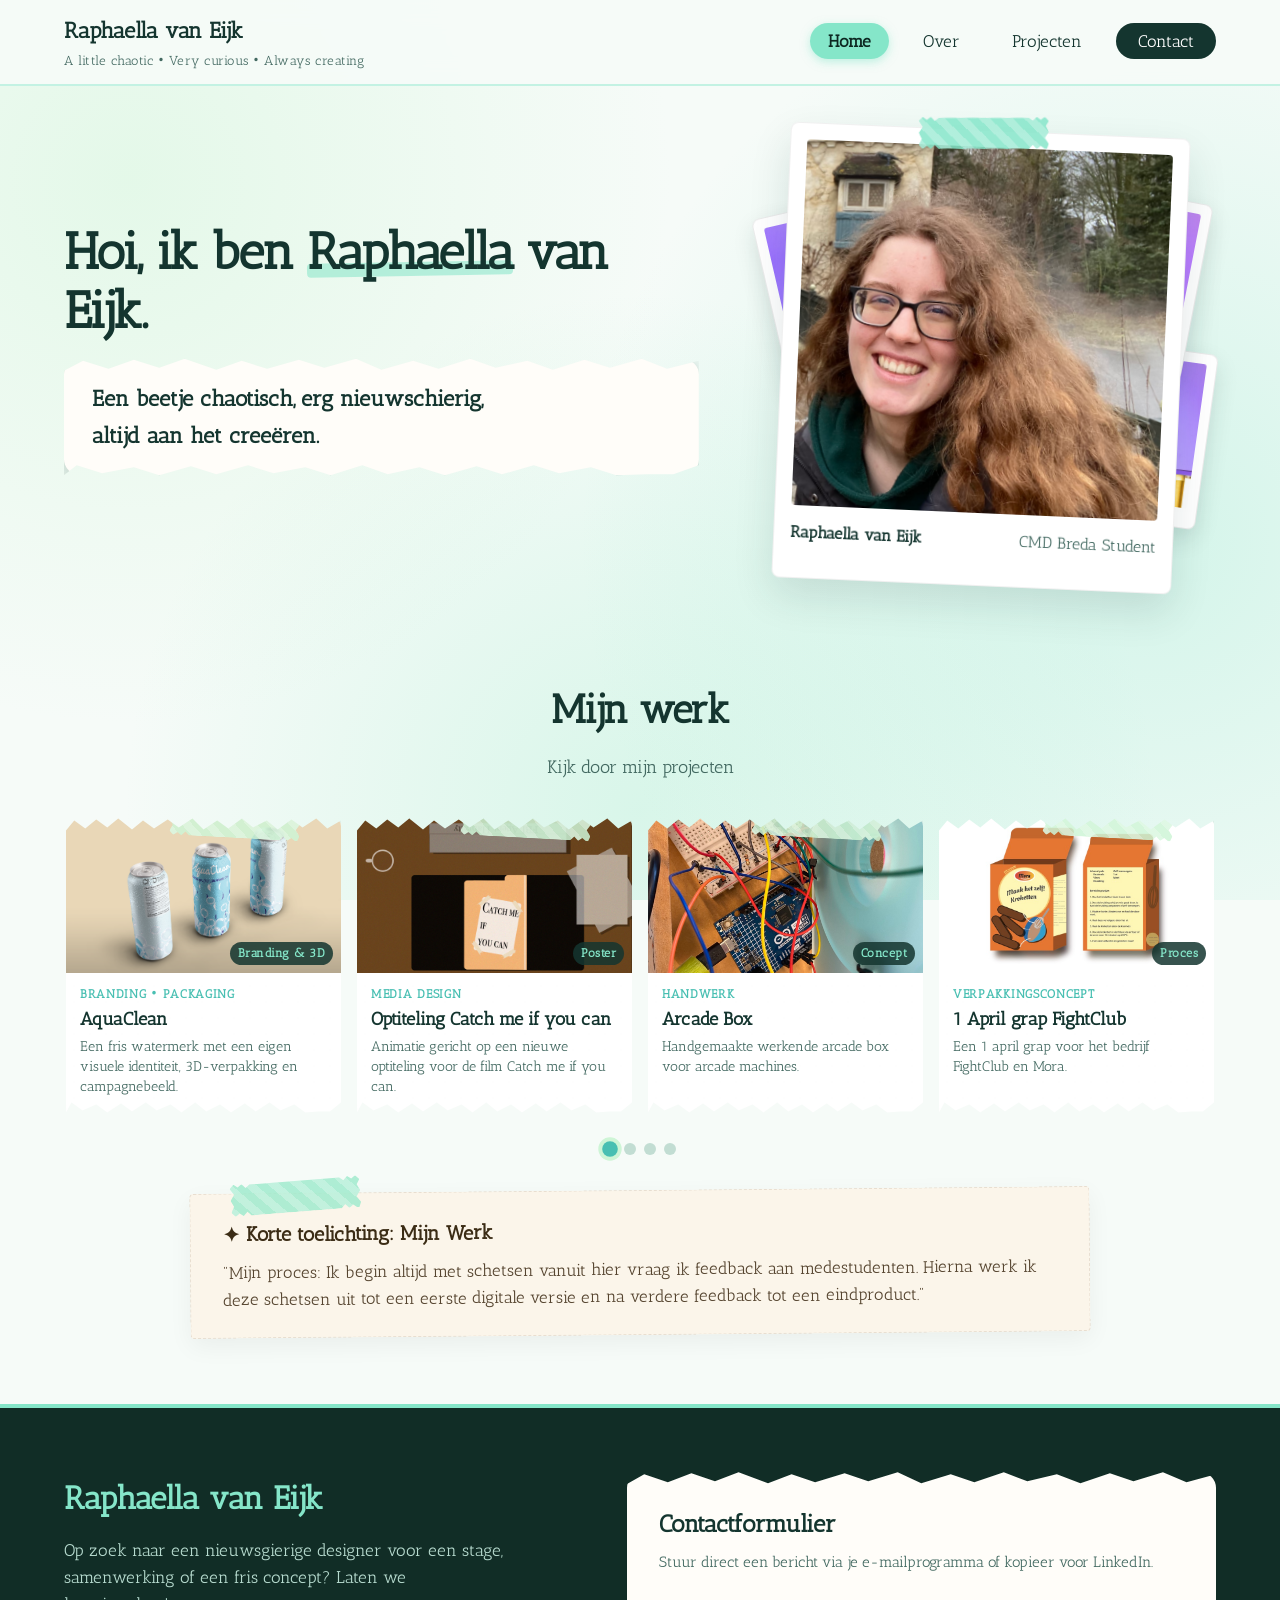
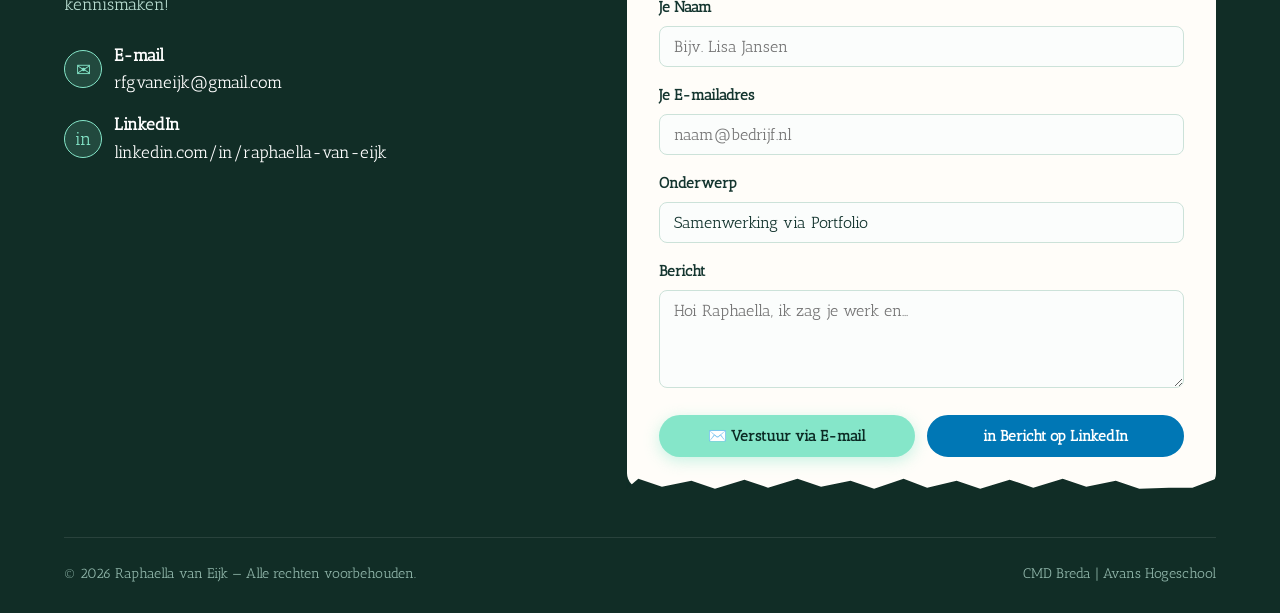
==== commit b048b020: "Update navigation links and tagline text to NL" ====
--- a/index.html
+++ b/index.html
@@ -32,8 +32,8 @@
       <nav>
         <ul class="nav-links">
           <li><a href="index.html" class="nav-link active">Home</a></li>
-          <li><a href="about.html" class="nav-link">About</a></li>
-          <li><a href="project.html" class="nav-link">Projects</a></li>
+          <li><a href="about.html" class="nav-link">Over</a></li>
+          <li><a href="project.html" class="nav-link">Projecten</a></li>
           <li><a href="#contact" class="nav-link nav-contact-btn">Contact</a></li>
         </ul>
       </nav>
@@ -52,7 +52,7 @@
           <div class="hero-bio-card">
             <div class="hero-bio-copy">
               <p class="hero-rotating-tagline">
-                <span class="tagline-phrase">A little chaotic,</span> <span class="tagline-phrase">very curious,</span> <span class="tagline-phrase">always creating.</span>
+                <span class="tagline-phrase">Een beetje chaotisch,</span> <span class="tagline-phrase">erg nieuwschierig,</span> <span class="tagline-phrase">altijd aan het creeëren.</span>
               </p>
             </div>
           </div>
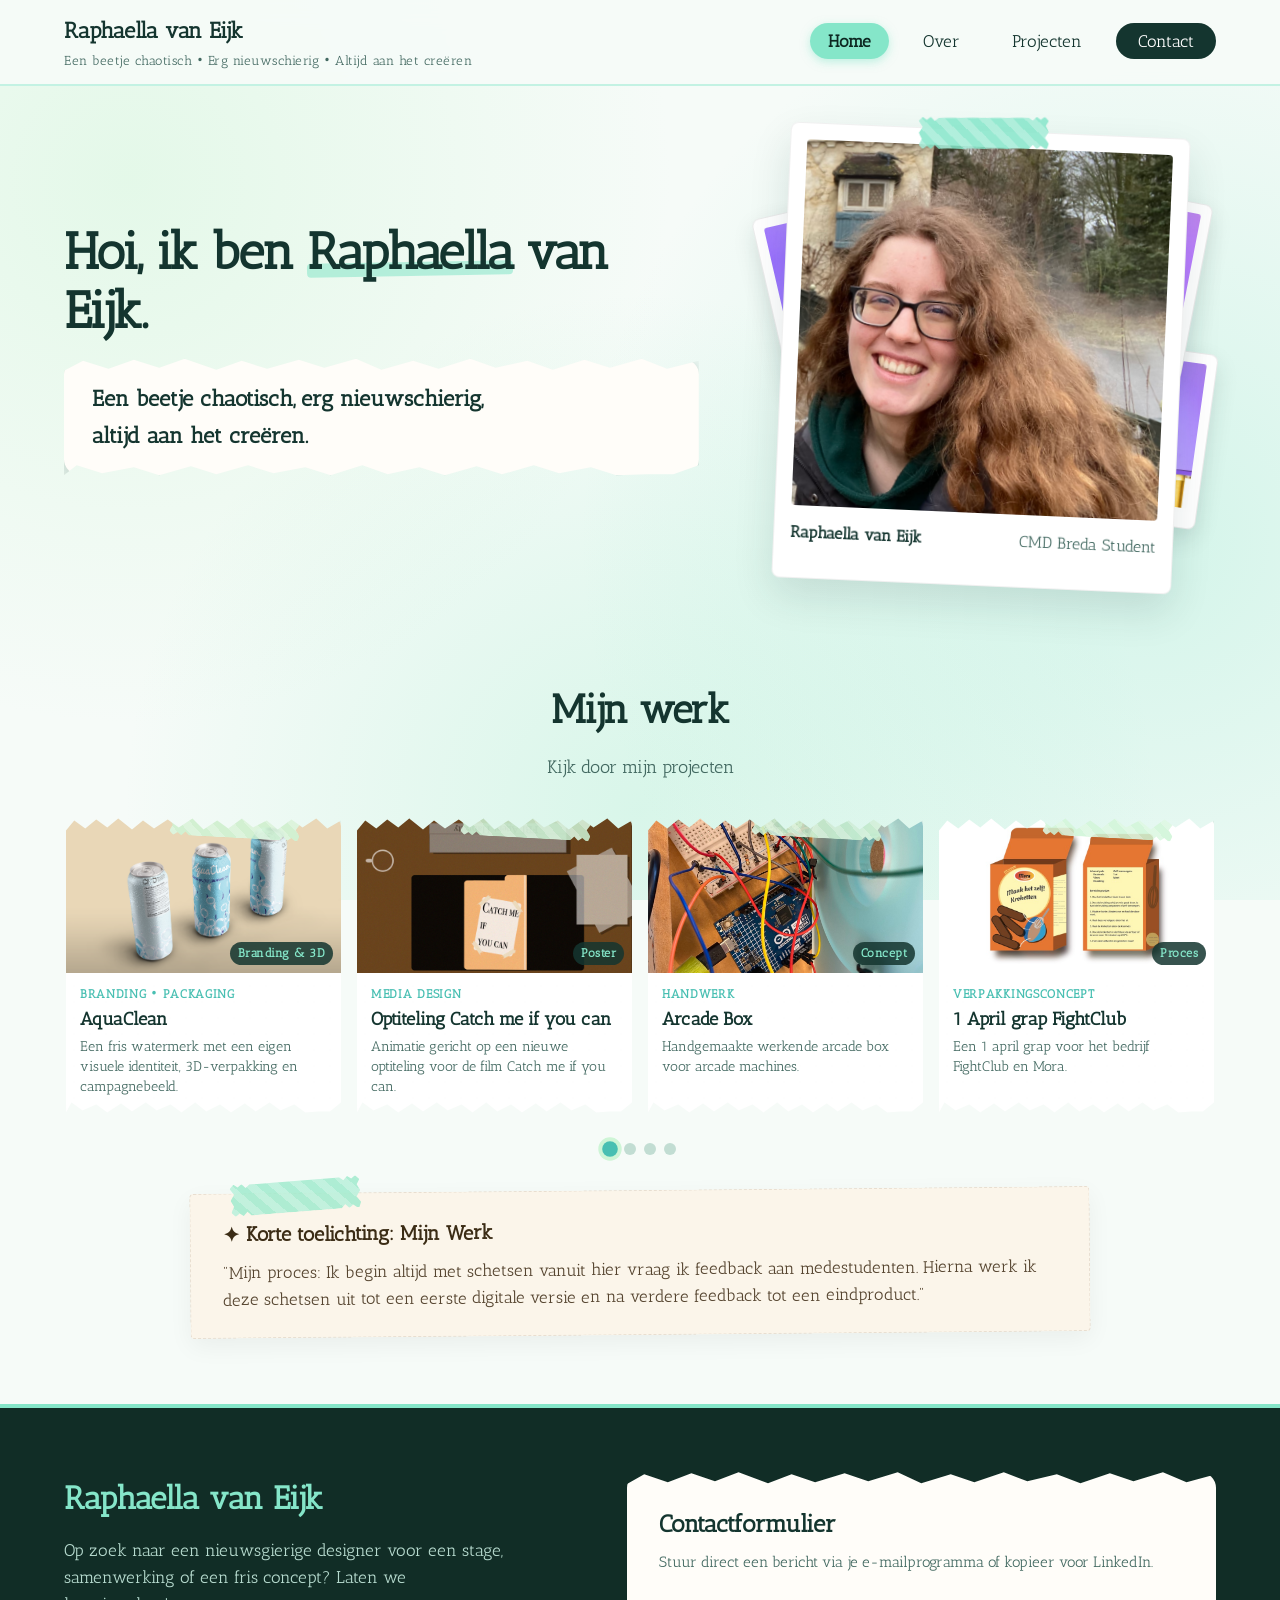
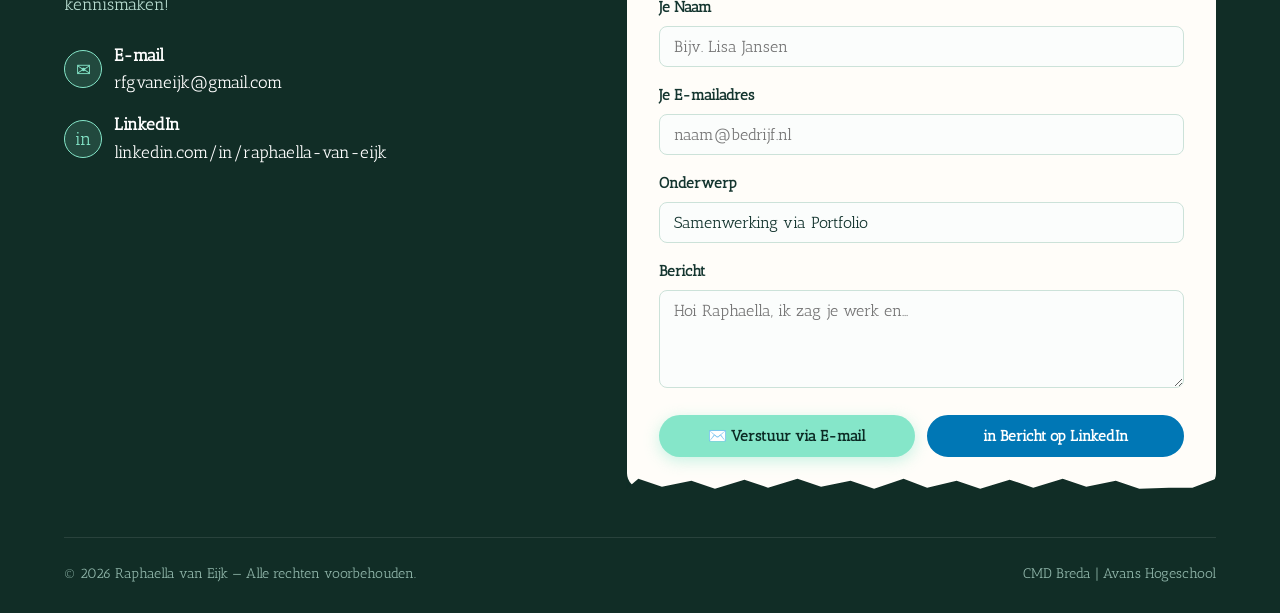
==== commit 2068e617: "Update tagline text in Dutch" ====
--- a/index.html
+++ b/index.html
@@ -19,7 +19,7 @@
       <a href="index.html" class="logo-wrapper" title="Raphaella van Eijk Portfolio">
         <div class="brand-title">
           <span>Raphaella van Eijk</span>
-          <span class="tagline">A little chaotic • Very curious • Always creating</span>
+          <span class="tagline">Een beetje chaotisch • Erg nieuwschierig • Altijd aan het creëren</span>
         </div>
       </a>
 
@@ -52,7 +52,7 @@
           <div class="hero-bio-card">
             <div class="hero-bio-copy">
               <p class="hero-rotating-tagline">
-                <span class="tagline-phrase">Een beetje chaotisch,</span> <span class="tagline-phrase">erg nieuwschierig,</span> <span class="tagline-phrase">altijd aan het creeëren.</span>
+                <span class="tagline-phrase">Een beetje chaotisch,</span> <span class="tagline-phrase">erg nieuwschierig,</span> <span class="tagline-phrase">altijd aan het creëren.</span>
               </p>
             </div>
           </div>
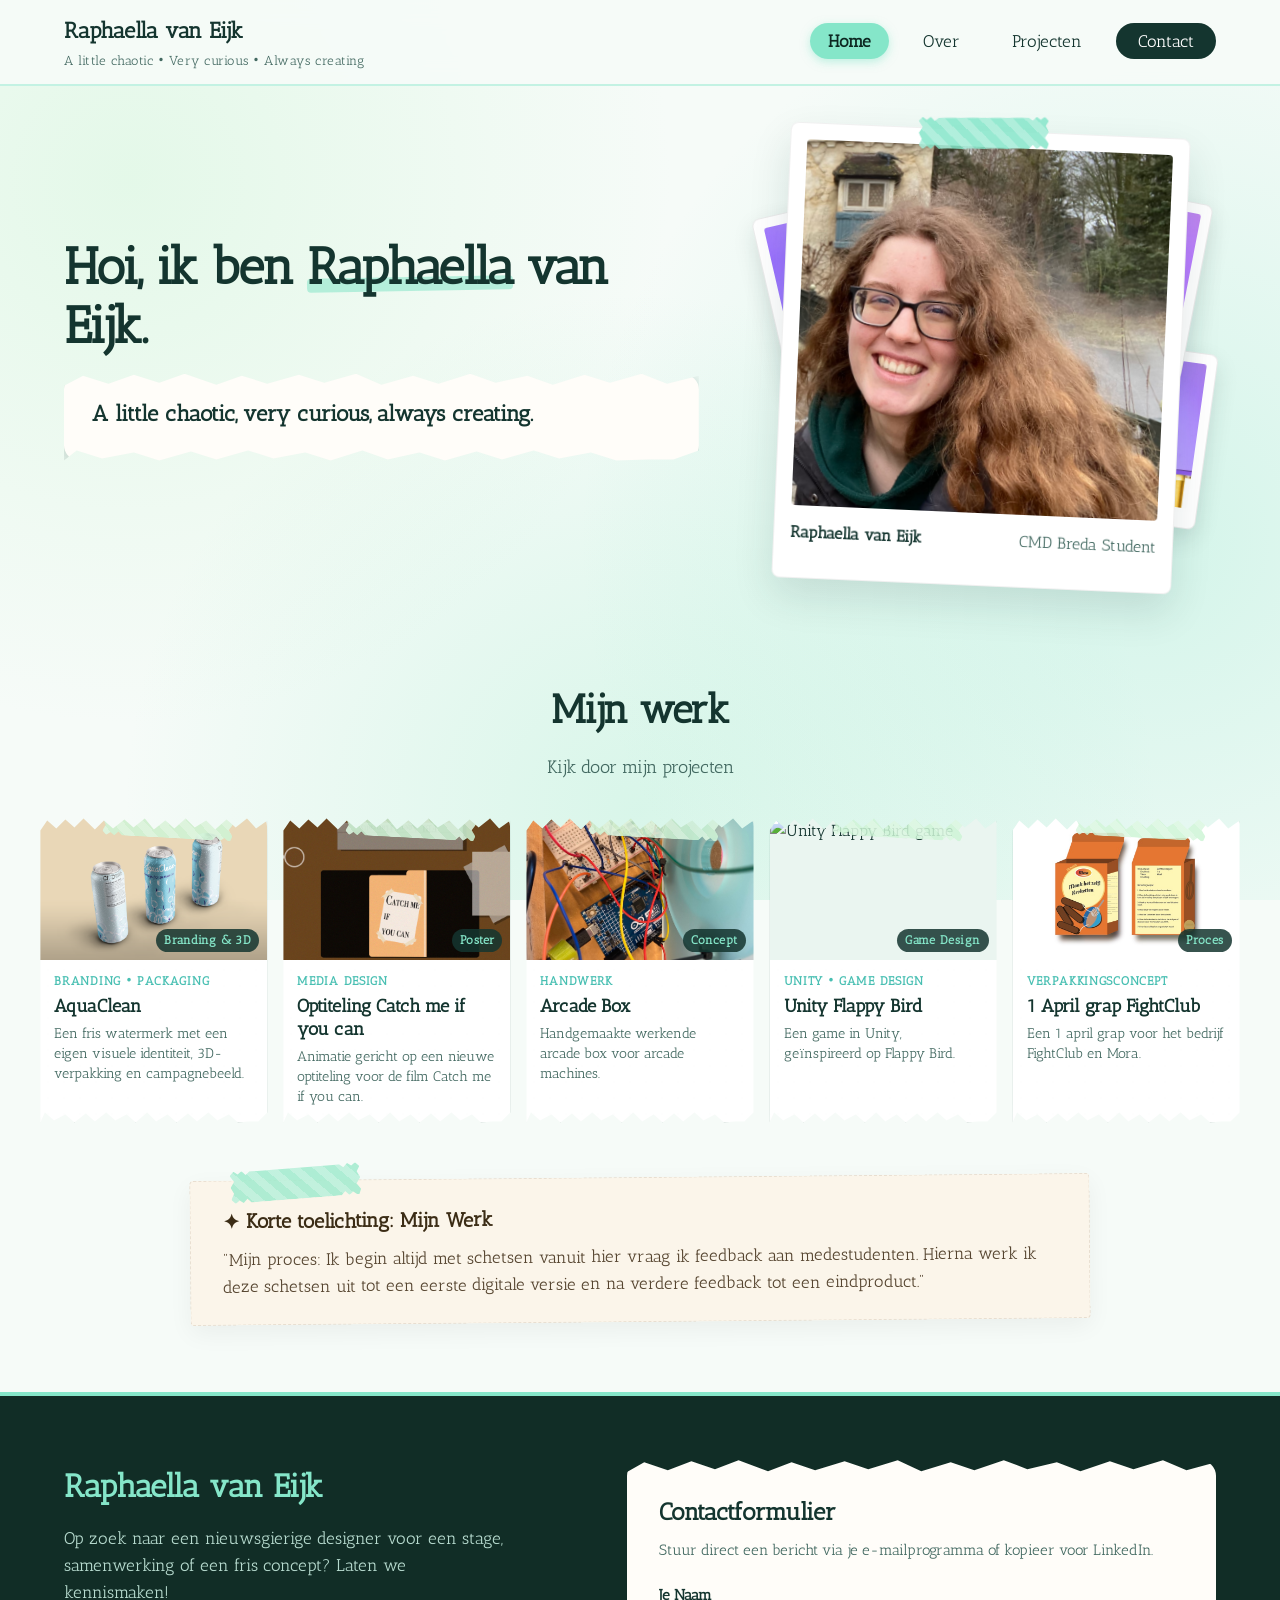
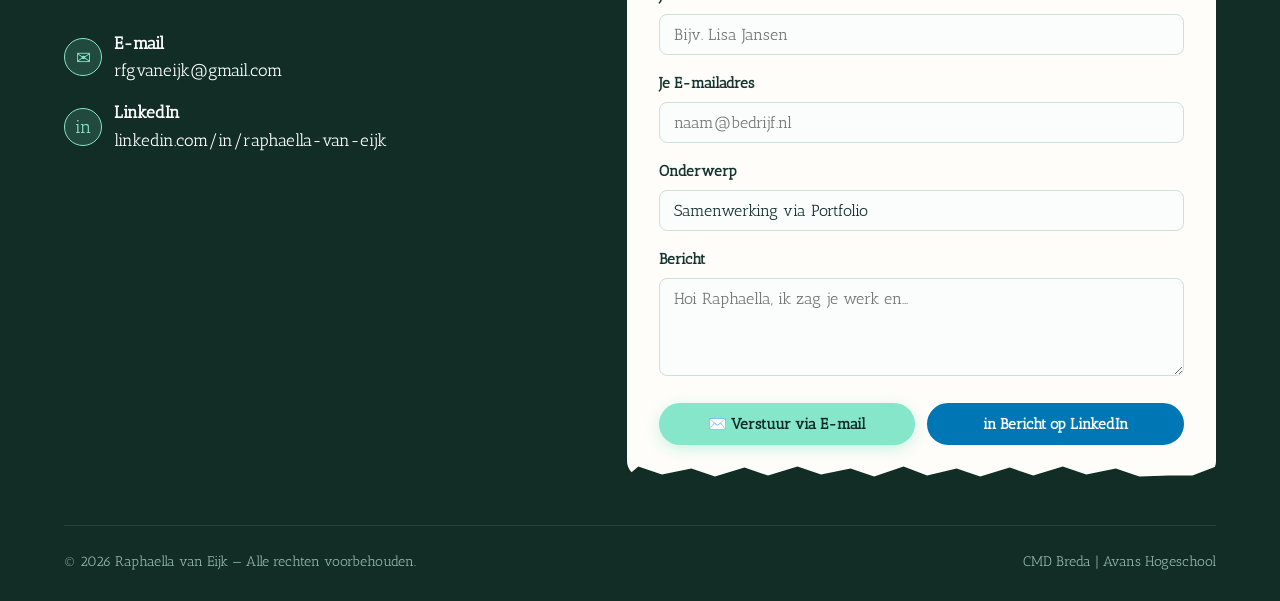
==== commit 55d5e799: "Add files via upload" ====
--- a/index.html
+++ b/index.html
@@ -19,7 +19,7 @@
       <a href="index.html" class="logo-wrapper" title="Raphaella van Eijk Portfolio">
         <div class="brand-title">
           <span>Raphaella van Eijk</span>
-          <span class="tagline">Een beetje chaotisch • Erg nieuwschierig • Altijd aan het creëren</span>
+          <span class="tagline">A little chaotic • Very curious • Always creating</span>
         </div>
       </a>
 
@@ -52,7 +52,7 @@
           <div class="hero-bio-card">
             <div class="hero-bio-copy">
               <p class="hero-rotating-tagline">
-                <span class="tagline-phrase">Een beetje chaotisch,</span> <span class="tagline-phrase">erg nieuwschierig,</span> <span class="tagline-phrase">altijd aan het creëren.</span>
+                <span class="tagline-phrase">A little chaotic,</span> <span class="tagline-phrase">very curious,</span> <span class="tagline-phrase">always creating.</span>
               </p>
             </div>
           </div>
@@ -61,17 +61,17 @@
         <!-- Personal Portrait Polaroid Frame with 3 Pop-up Cards Behind -->
         <div class="hero-visual-frame" id="hero-profile-frame" tabindex="0" aria-label="Profiel foto met uitwaaierende schetsen">
           <!-- 3 cards popping up from behind the profile picture -->
-          <figure class="behind-profile-card behind-card-1 zoomable" data-full="images/propedeuse1.jpg" title="Propedeuse1">
+          <figure class="behind-profile-card behind-card-1 zoomable" data-full="images/propedeuse1.JPG" title="Propedeuse1">
             <div class="behind-washi-tape"></div>
             <img src="images/propedeuse1.JPG" alt="Propedeuse1">
           </figure>
 
-          <figure class="behind-profile-card behind-card-2 zoomable" data-full="images/propedeuse2.jpg" title="Propedeuse2">
+          <figure class="behind-profile-card behind-card-2 zoomable" data-full="images/propedeuse2.JPG" title="Propedeuse2">
             <div class="behind-washi-tape"></div>
             <img src="images/propedeuse2.JPG" alt="Propedeuse2">
           </figure>
 
-          <figure class="behind-profile-card behind-card-3 zoomable" data-full="images/propedeuse3.jpg" title="Propedeuse3">
+          <figure class="behind-profile-card behind-card-3 zoomable" data-full="images/propedeuse3.JPG" title="Propedeuse3">
             <div class="behind-washi-tape"></div>
             <img src="images/propedeuse3.JPG" alt="Propedeuse3">
           </figure>
@@ -107,9 +107,9 @@
           <article class="project-carousel-card sketch-card" data-project="aquaclean" tabindex="0" role="button" aria-label="Open AquaClean project"><div class="washi-tape-torn tape-top-right"></div><div class="sketch-card-img-wrap"><img src="images/can_trio.png" alt="AquaClean 3D blikjes serie" data-full="images/can_trio.png"><span class="card-status-badge">Branding & 3D</span></div><div class="sketch-card-body"><span class="sketch-card-category">Branding • Packaging</span><h3 class="sketch-card-title">AquaClean</h3><p class="sketch-card-desc">Een fris watermerk met een eigen visuele identiteit, 3D-verpakking en campagnebeeld.</p></div></article>
           <article class="project-carousel-card sketch-card" data-project="animation" tabindex="0" role="button" aria-label="Open Poster en Media Design project"><div class="washi-tape-torn tape-top-right"></div><div class="sketch-card-img-wrap"><img src="images/catchme4.png" alt="Media Design poster mockup"><span class="card-status-badge">Poster</span></div><div class="sketch-card-body"><span class="sketch-card-category">Media Design</span><h3 class="sketch-card-title">Optiteling Catch me if you can</h3><p class="sketch-card-desc">Animatie gericht op een nieuwe optiteling voor de film Catch me if you can.</p></div></article>
           <article class="project-carousel-card sketch-card" data-project="arcadebox" tabindex="0" role="button" aria-label="Open Arcade Box project"><div class="washi-tape-torn tape-top-right"></div><div class="sketch-card-img-wrap"><img src="images/arcadebox1.jpg" alt="Arcade Box concept"><span class="card-status-badge">Concept</span></div><div class="sketch-card-body"><span class="sketch-card-category">Handwerk</span><h3 class="sketch-card-title">Arcade Box</h3><p class="sketch-card-desc">Handgemaakte werkende arcade box voor arcade machines.</p></div></article>
+          <article class="project-carousel-card sketch-card" data-project="flappy-bird" tabindex="0" role="button" aria-label="Open Unity Flappy Bird project"><div class="washi-tape-torn tape-top-right"></div><div class="sketch-card-img-wrap"><img src="images/Game1.png" alt="Unity Flappy Bird game"><span class="card-status-badge">Game Design</span></div><div class="sketch-card-body"><span class="sketch-card-category">Unity • Game Design</span><h3 class="sketch-card-title">Unity Flappy Bird</h3><p class="sketch-card-desc">Een game in Unity, geïnspireerd op Flappy Bird.</p></div></article>
           <article class="project-carousel-card sketch-card" data-project="mora-doe-het-zelf" tabindex="0" role="button" aria-label="Open Mora Doe het zelf project"><div class="washi-tape-torn tape-top-right"></div><div class="sketch-card-img-wrap"><img src="images/packaging-concept.jpg" alt="Verpakkingsconcept" data-full="images/packaging-concept.jpg"><span class="card-status-badge">Proces</span></div><div class="sketch-card-body"><span class="sketch-card-category">Verpakkingsconcept</span><h3 class="sketch-card-title">1 April grap FightClub</h3><p class="sketch-card-desc">Een 1 april grap voor het bedrijf FightClub en Mora.</p></div></article>
         </div>
-        <div class="carousel-dots" id="home-carousel-dots" aria-label="Project navigatie"></div>
       </div>
 
       <!-- Torn paper note (Wireframe 1: "stukje gescheurd papier mc / korte b voor elk los project") -->
--- a/css/style.css
+++ b/css/style.css
@@ -746,7 +746,10 @@
 /* CAROUSEL WRAPPER */
 .project-carousel-wrapper {
   position: relative;
-  margin: 20px 0 35px;
+  width: 100vw;
+  box-sizing: border-box;
+  margin: 20px calc(50% - 50vw) 35px;
+  padding: 0 clamp(16px, 3vw, 48px);
   transition: all 0.4s ease;
 }
 
@@ -803,7 +806,7 @@
 /* CAROUSEL TRACK - SPREAD COMPLETELY ACROSS THE PAGE IN COMPACT SCALE */
 .project-carousel-track {
   display: grid;
-  grid-template-columns: repeat(4, 1fr);
+  grid-template-columns: repeat(5, minmax(0, 1fr));
   gap: 16px;
   width: 100%;
   padding: 12px 2px 20px;
@@ -1087,35 +1090,12 @@
   padding-right: 20px;
 }
 
-/* Dots */
-.carousel-dots {
-  display: flex;
-  justify-content: center;
-  gap: 8px;
-  margin-top: 10px;
-}
-
-.carousel-dot {
-  width: 12px;
-  height: 12px;
-  border-radius: 50%;
-  background: #c2ddd3;
-  border: none;
-  cursor: pointer;
-  transition: var(--transition);
-}
-
-.carousel-dot.active {
-  background: var(--primary-deep);
-  transform: scale(1.3);
-  box-shadow: 0 0 0 3px var(--primary-pastel);
-}
-
 /* --------------------------------------------------------------------------
    COMPACT CAROUSEL ON PROJECT PAGE (Scaled slightly smaller)
    -------------------------------------------------------------------------- */
 #project-carousel-wrapper {
-  margin: 10px 0 25px;
+  margin-top: 10px;
+  margin-bottom: 25px;
 }
 
 #project-carousel-wrapper .project-carousel-track {
@@ -1739,6 +1719,52 @@
   transition: opacity 0.25s ease, transform 0.3s ease;
 }
 
+.notebook-stage-display video {
+  max-height: 460px;
+  width: 100%;
+  height: auto;
+  object-fit: contain;
+  display: block;
+}
+
+.stage-video-player {
+  width: 100%;
+}
+
+.stage-video-controls {
+  display: flex;
+  align-items: center;
+  gap: 12px;
+  width: 100%;
+  padding: 10px 12px;
+  background: #ffffff;
+}
+
+.stage-video-play {
+  border: 0;
+  border-radius: var(--radius-pill);
+  padding: 7px 14px;
+  background: var(--primary);
+  color: #0c2c25;
+  font: inherit;
+  font-weight: 700;
+  cursor: pointer;
+}
+
+.stage-video-timeline {
+  flex: 1;
+  min-width: 0;
+  accent-color: var(--primary-deep);
+  cursor: pointer;
+}
+
+.stage-video-time {
+  color: var(--text-main);
+  font-size: 0.9rem;
+  font-variant-numeric: tabular-nums;
+  white-space: nowrap;
+}
+
 .notebook-stage-display img:hover {
   transform: scale(1.015);
 }
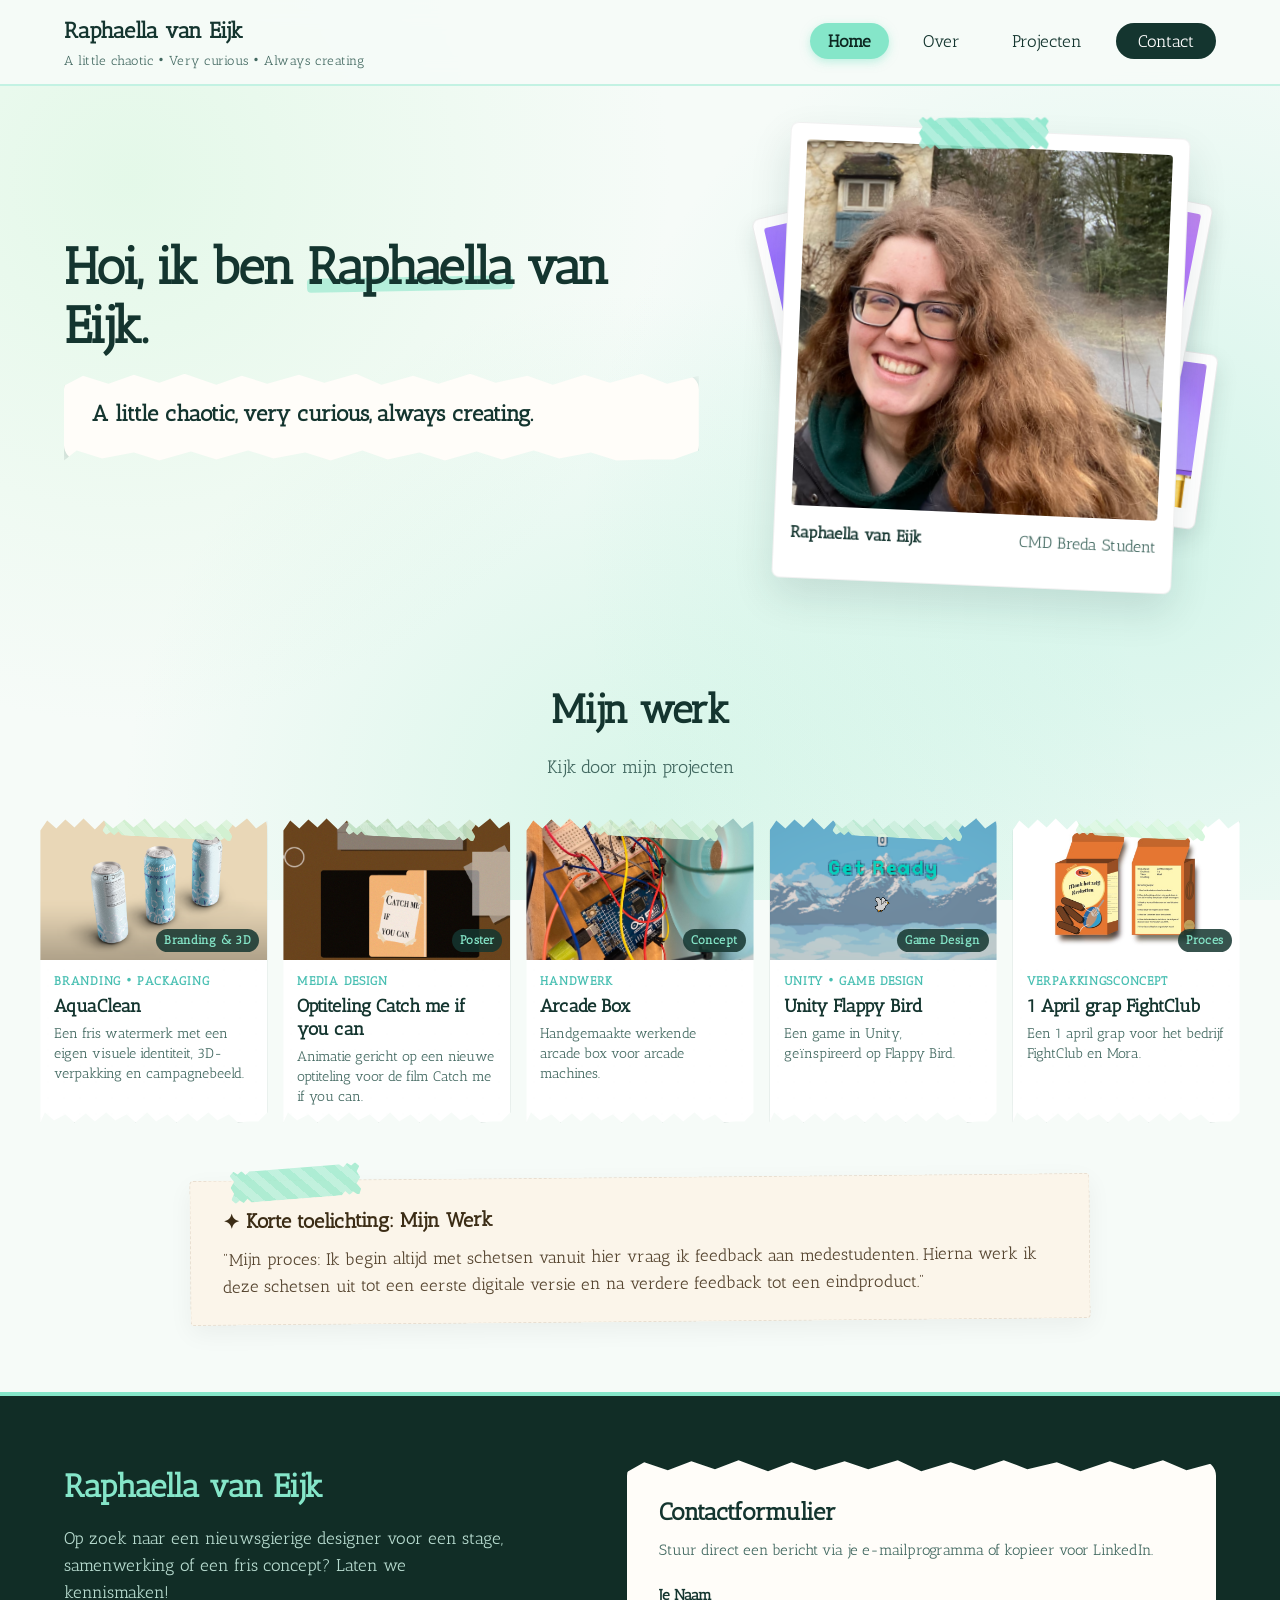
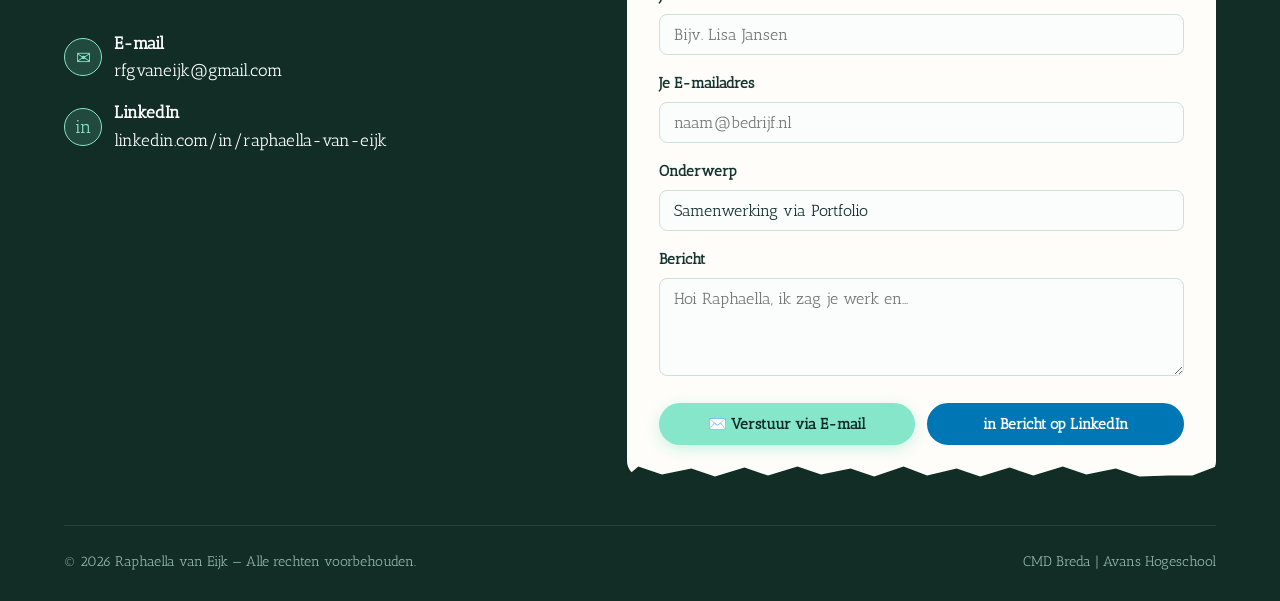
==== commit b21ce8d3: "Replace Flappy Bird project image and description" ====
--- a/index.html
+++ b/index.html
@@ -107,7 +107,7 @@
           <article class="project-carousel-card sketch-card" data-project="aquaclean" tabindex="0" role="button" aria-label="Open AquaClean project"><div class="washi-tape-torn tape-top-right"></div><div class="sketch-card-img-wrap"><img src="images/can_trio.png" alt="AquaClean 3D blikjes serie" data-full="images/can_trio.png"><span class="card-status-badge">Branding & 3D</span></div><div class="sketch-card-body"><span class="sketch-card-category">Branding • Packaging</span><h3 class="sketch-card-title">AquaClean</h3><p class="sketch-card-desc">Een fris watermerk met een eigen visuele identiteit, 3D-verpakking en campagnebeeld.</p></div></article>
           <article class="project-carousel-card sketch-card" data-project="animation" tabindex="0" role="button" aria-label="Open Poster en Media Design project"><div class="washi-tape-torn tape-top-right"></div><div class="sketch-card-img-wrap"><img src="images/catchme4.png" alt="Media Design poster mockup"><span class="card-status-badge">Poster</span></div><div class="sketch-card-body"><span class="sketch-card-category">Media Design</span><h3 class="sketch-card-title">Optiteling Catch me if you can</h3><p class="sketch-card-desc">Animatie gericht op een nieuwe optiteling voor de film Catch me if you can.</p></div></article>
           <article class="project-carousel-card sketch-card" data-project="arcadebox" tabindex="0" role="button" aria-label="Open Arcade Box project"><div class="washi-tape-torn tape-top-right"></div><div class="sketch-card-img-wrap"><img src="images/arcadebox1.jpg" alt="Arcade Box concept"><span class="card-status-badge">Concept</span></div><div class="sketch-card-body"><span class="sketch-card-category">Handwerk</span><h3 class="sketch-card-title">Arcade Box</h3><p class="sketch-card-desc">Handgemaakte werkende arcade box voor arcade machines.</p></div></article>
-          <article class="project-carousel-card sketch-card" data-project="flappy-bird" tabindex="0" role="button" aria-label="Open Unity Flappy Bird project"><div class="washi-tape-torn tape-top-right"></div><div class="sketch-card-img-wrap"><img src="images/Game1.png" alt="Unity Flappy Bird game"><span class="card-status-badge">Game Design</span></div><div class="sketch-card-body"><span class="sketch-card-category">Unity • Game Design</span><h3 class="sketch-card-title">Unity Flappy Bird</h3><p class="sketch-card-desc">Een game in Unity, geïnspireerd op Flappy Bird.</p></div></article>
+          <article class="project-carousel-card sketch-card" data-project="flappy-bird" tabindex="0" role="button" aria-label="Open Unity Flappy Bird project"><div class="washi-tape-torn tape-top-right"></div><div class="sketch-card-img-wrap"><img src="images/game1.png" alt="Unity Flappy Bird game"><span class="card-status-badge">Game Design</span></div><div class="sketch-card-body"><span class="sketch-card-category">Unity • Game Design</span><h3 class="sketch-card-title">Unity Flappy Bird</h3><p class="sketch-card-desc">Een game in Unity, geïnspireerd op Flappy Bird.</p></div></article>
           <article class="project-carousel-card sketch-card" data-project="mora-doe-het-zelf" tabindex="0" role="button" aria-label="Open Mora Doe het zelf project"><div class="washi-tape-torn tape-top-right"></div><div class="sketch-card-img-wrap"><img src="images/packaging-concept.jpg" alt="Verpakkingsconcept" data-full="images/packaging-concept.jpg"><span class="card-status-badge">Proces</span></div><div class="sketch-card-body"><span class="sketch-card-category">Verpakkingsconcept</span><h3 class="sketch-card-title">1 April grap FightClub</h3><p class="sketch-card-desc">Een 1 april grap voor het bedrijf FightClub en Mora.</p></div></article>
         </div>
       </div>
